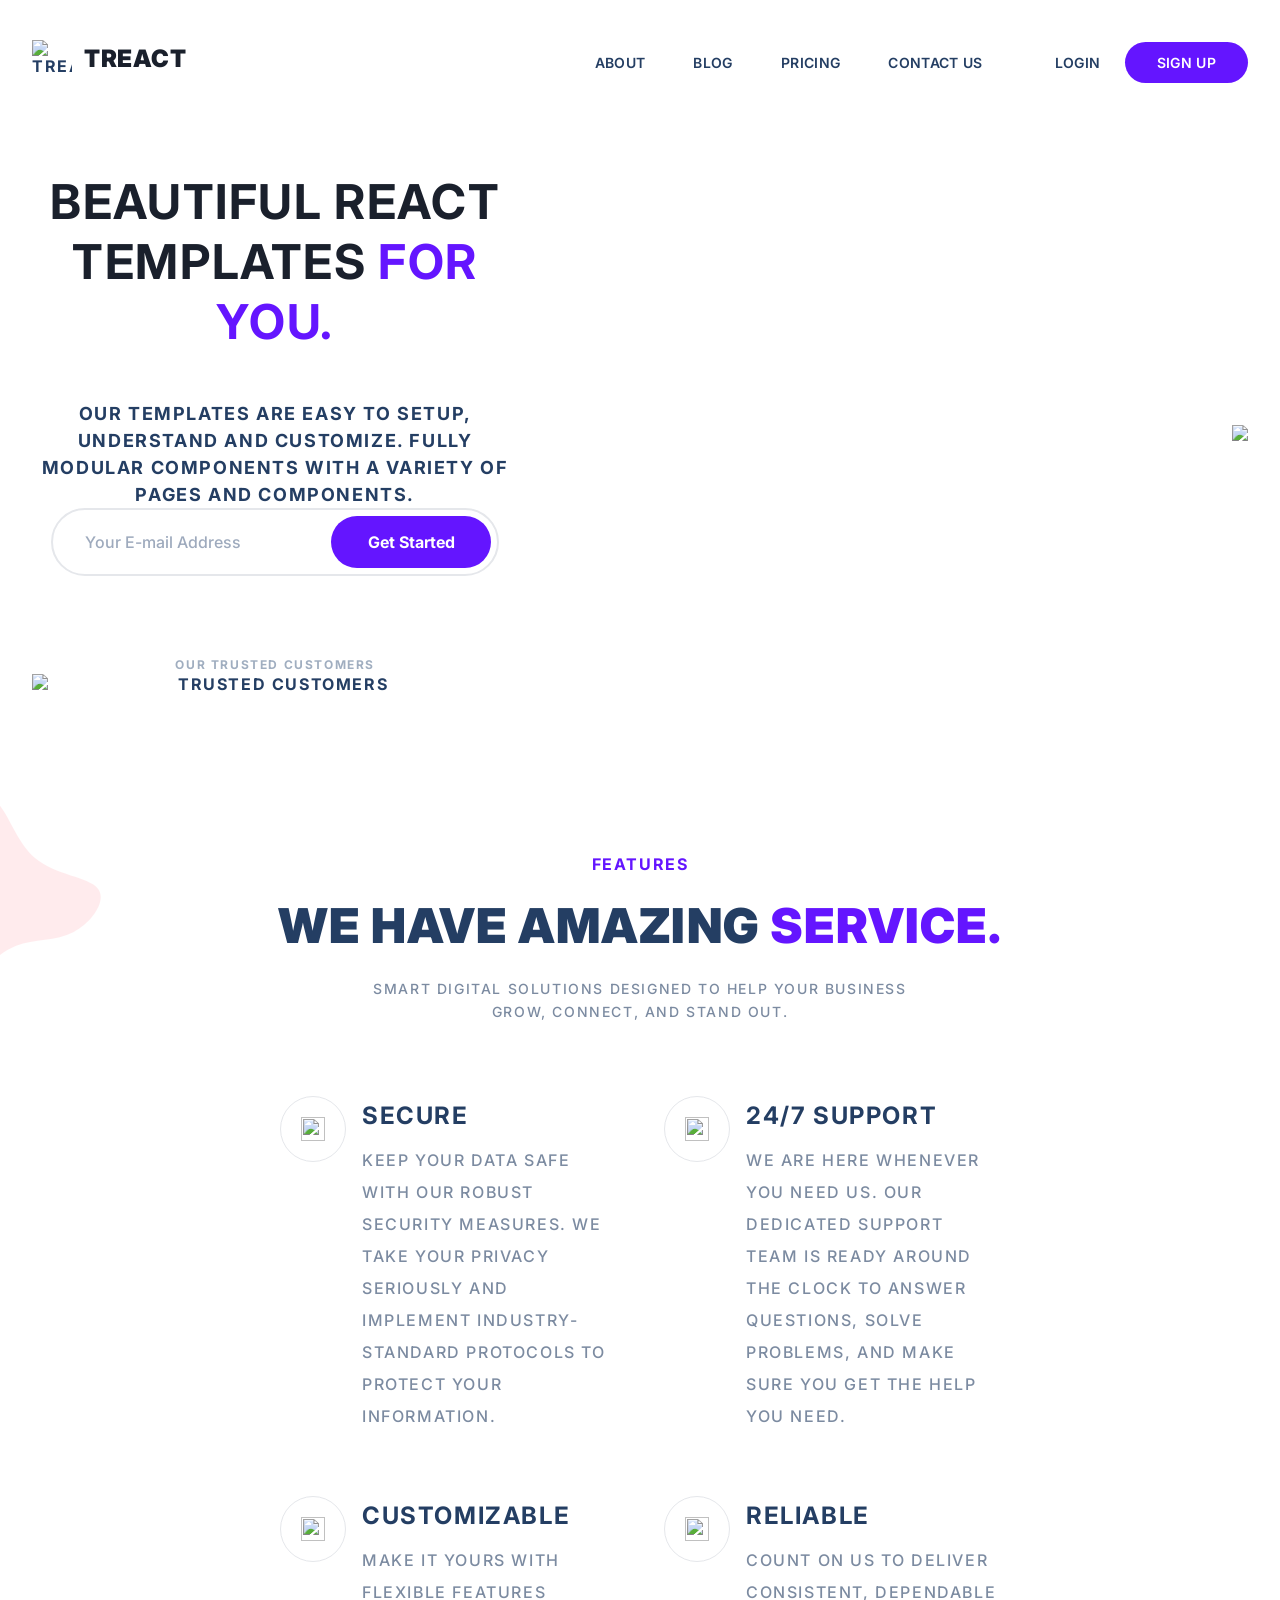
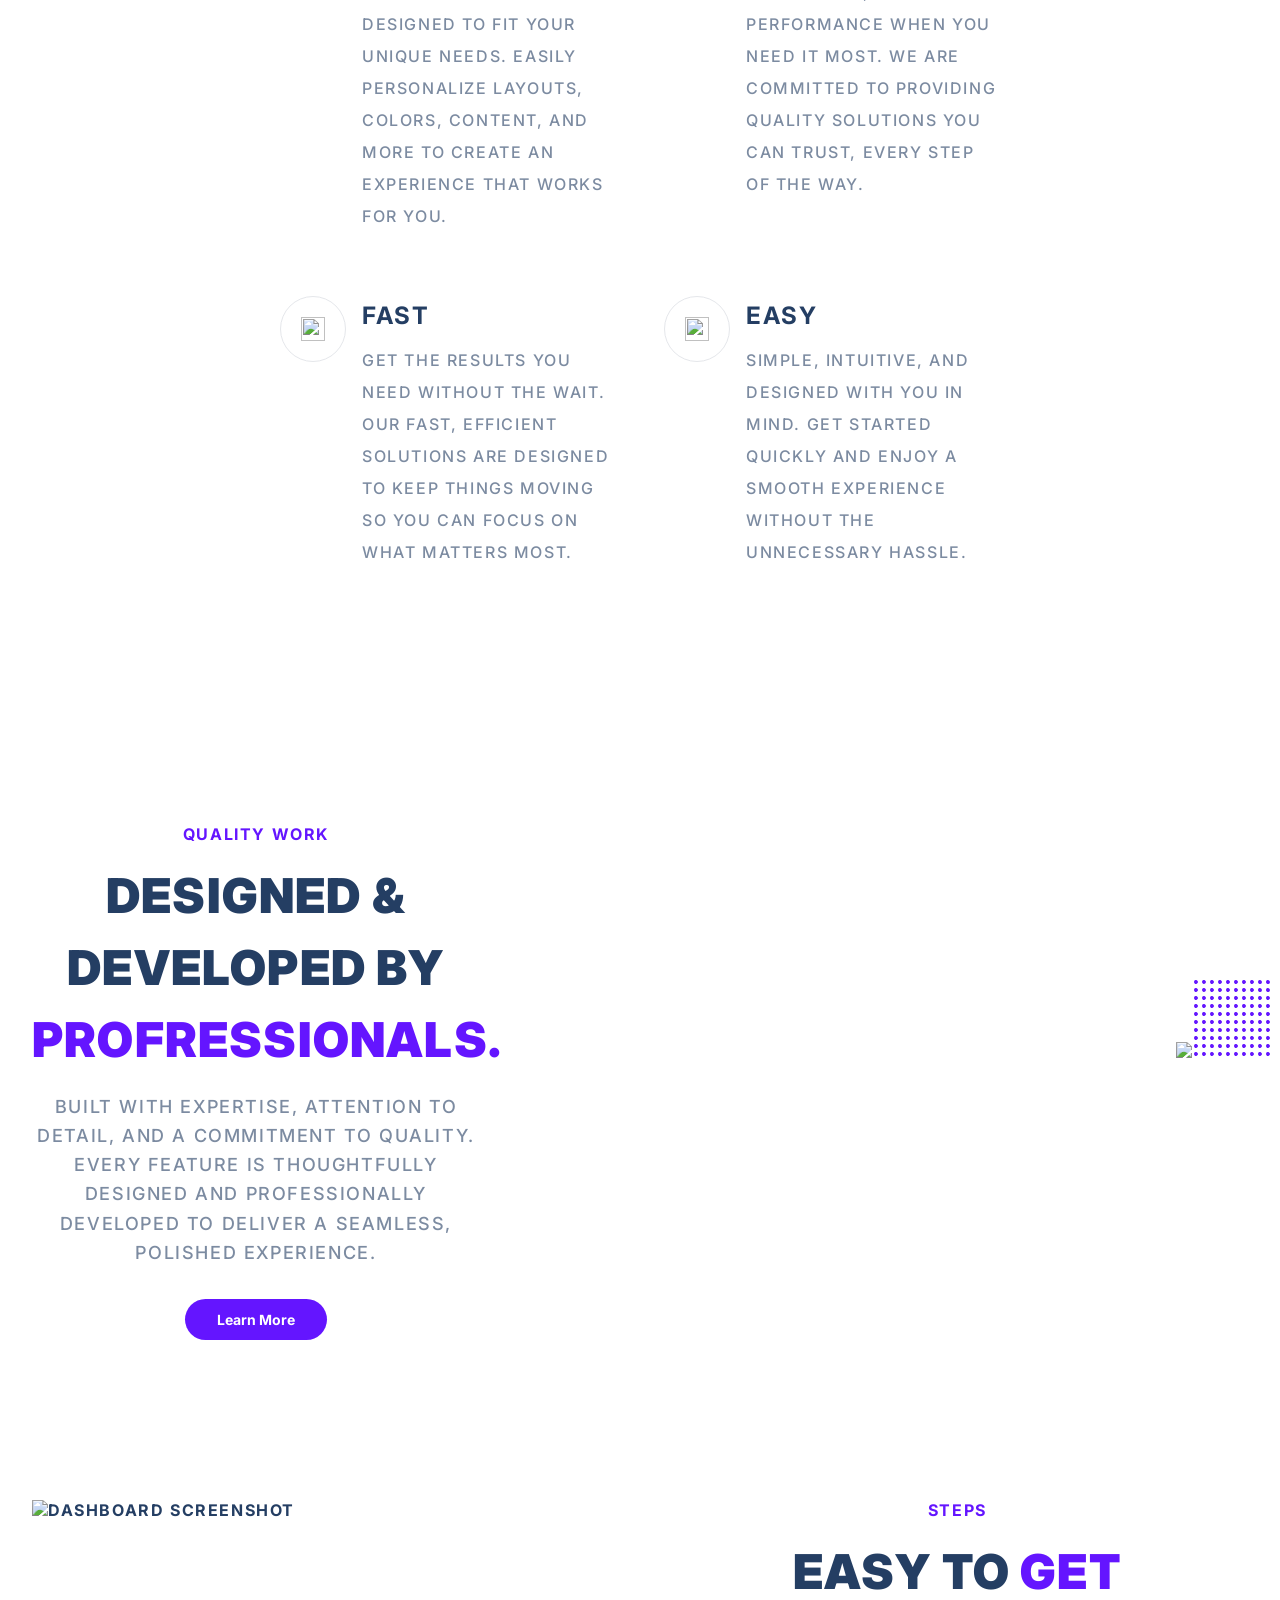
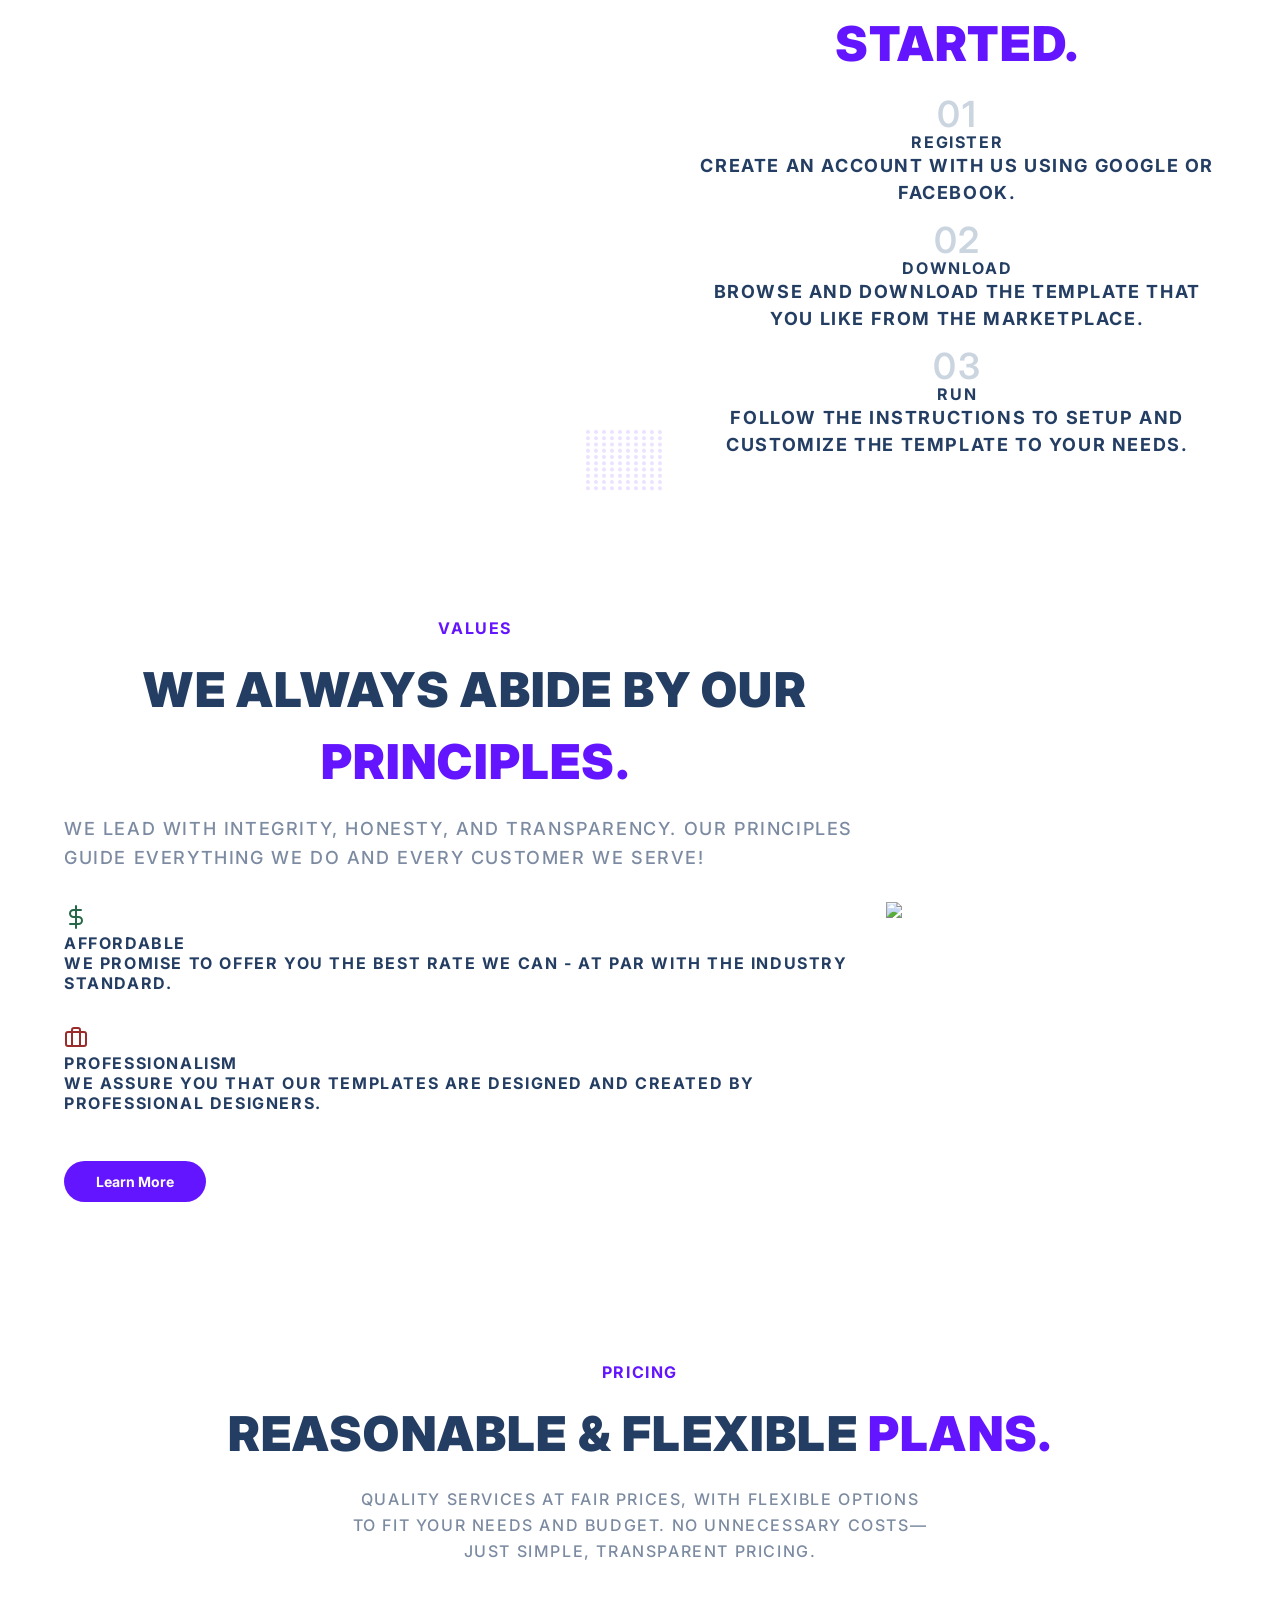
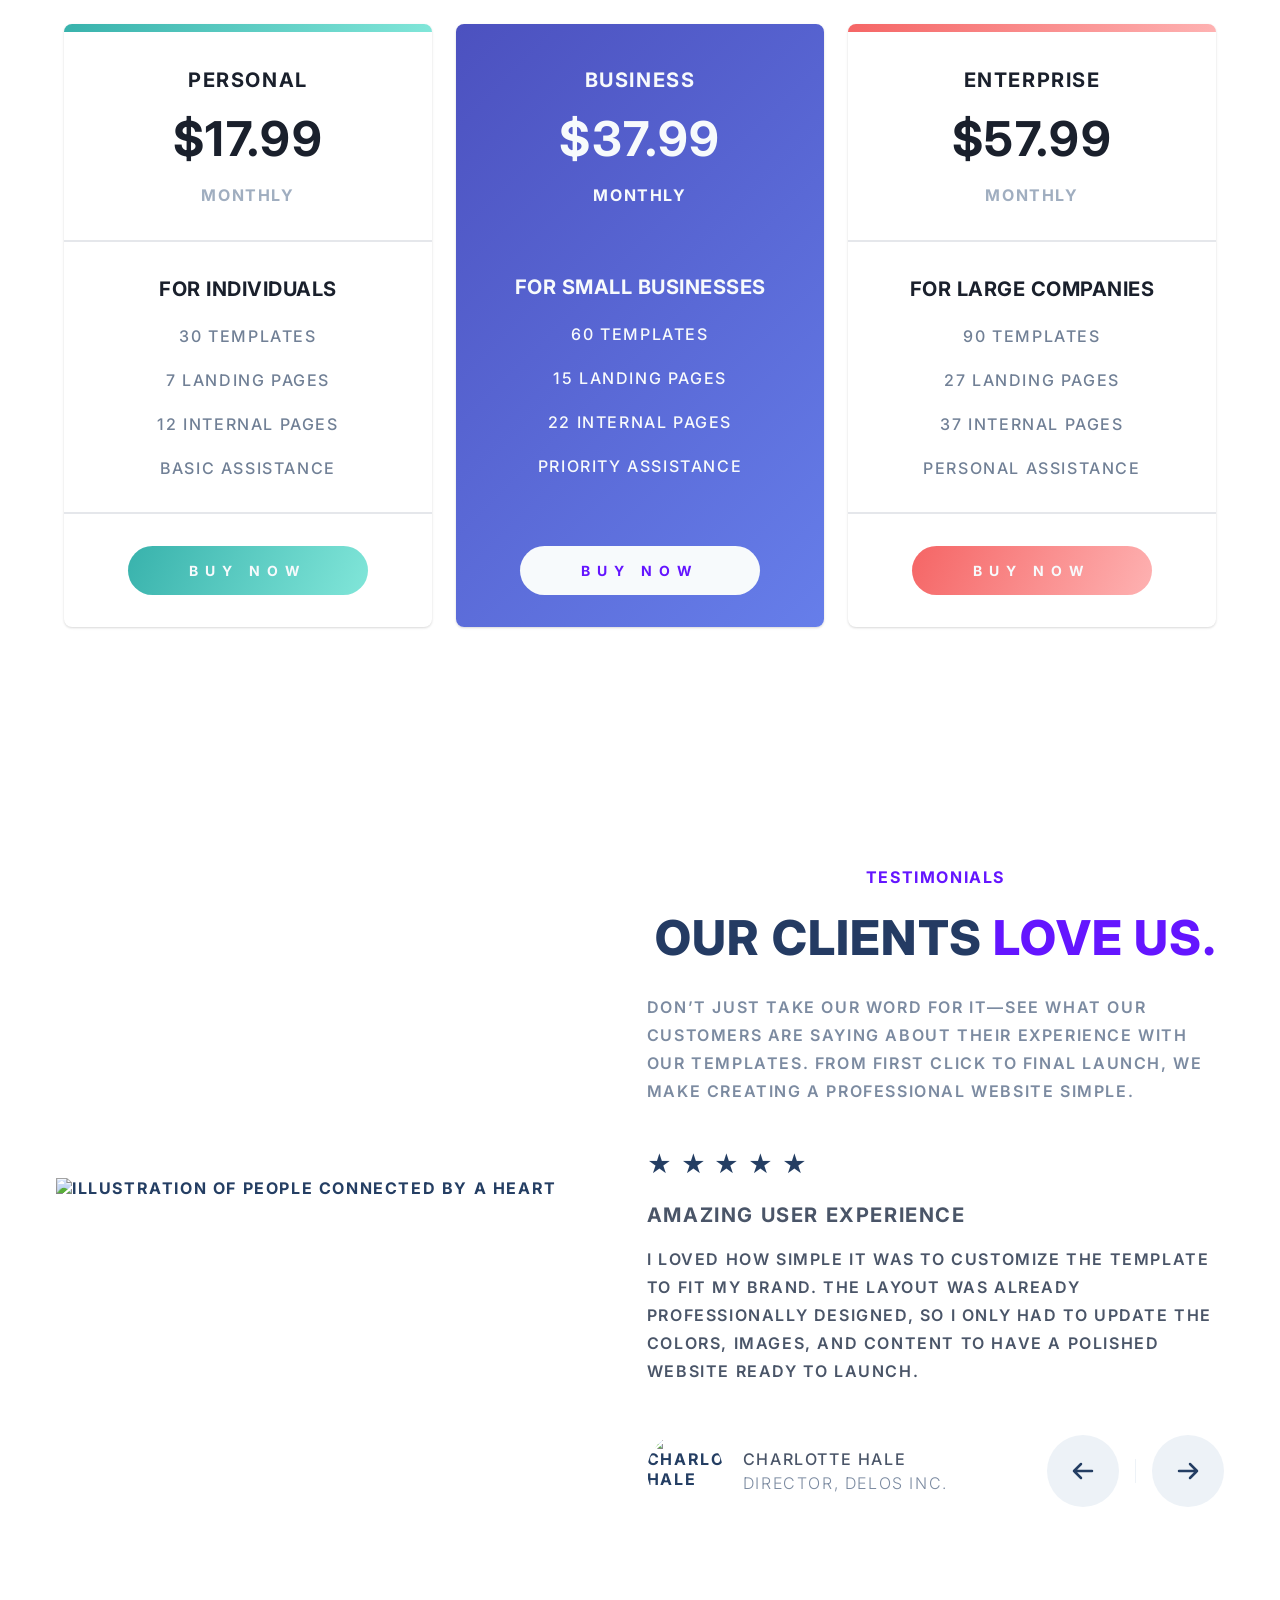
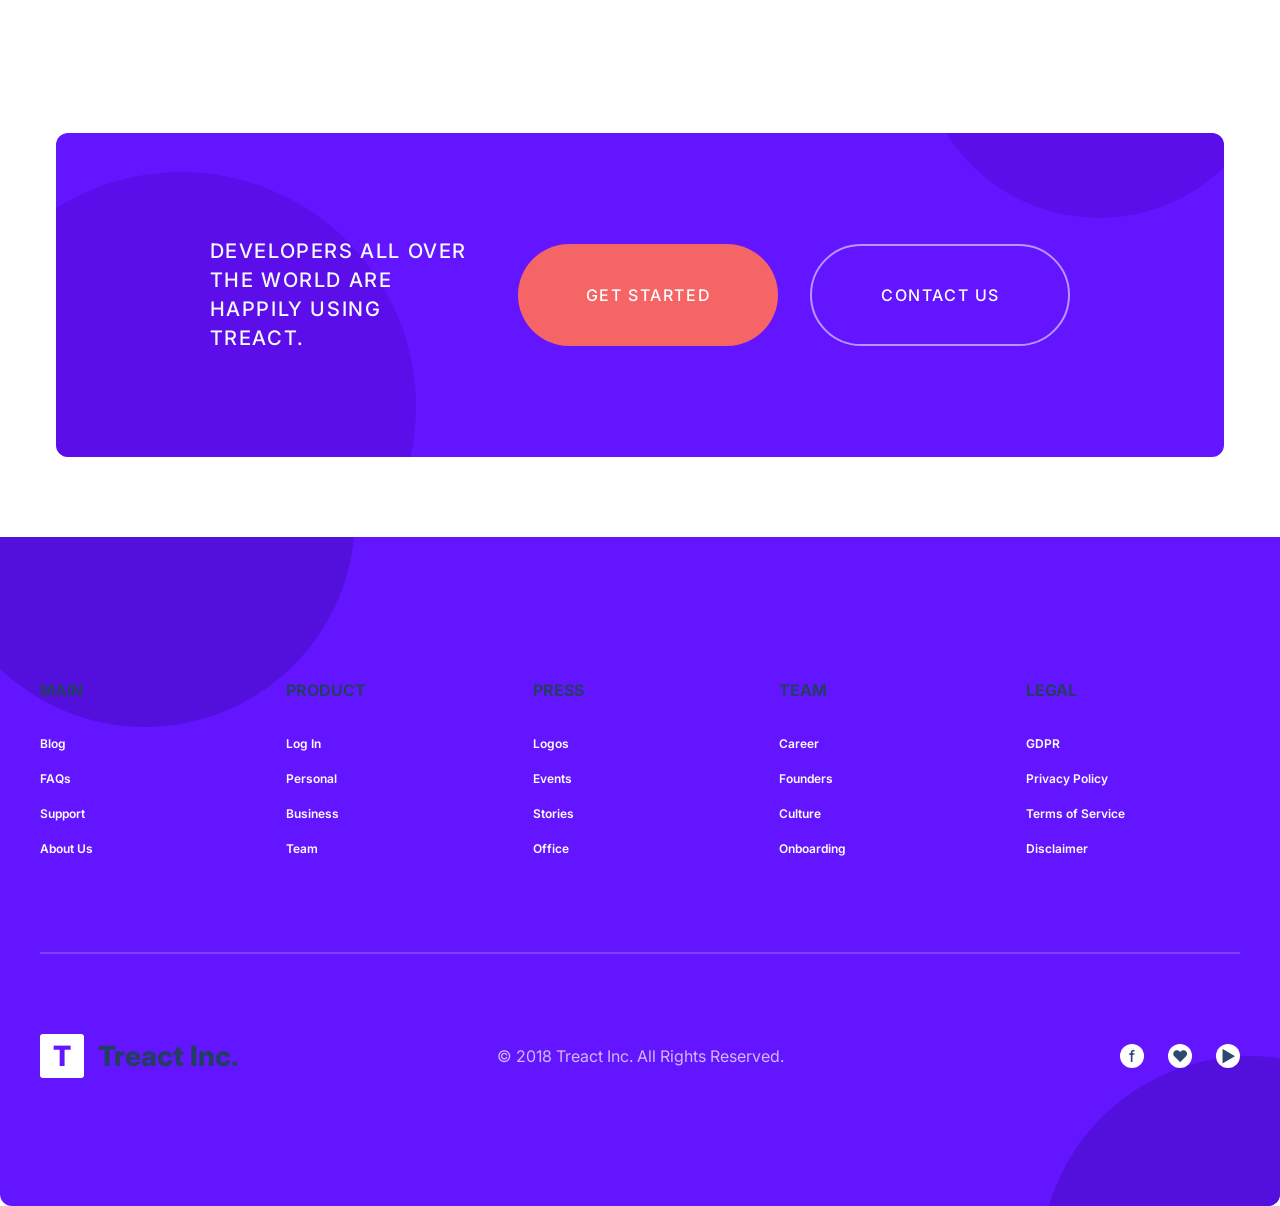
==== index.html @ 0c909dea "final" ====
<!DOCTYPE html>
<html lang="en">
<head>
    <meta charset="UTF-8">
    <meta name="viewport" content="width=device-width, initial-scale=1.0">
    <script src="https://kit.fontawesome.com/6487f0a3d4.js" crossorigin="anonymous"></script>
    <link rel="stylesheet" href="style.css">
    <script src="script.js"></script>
    <title>Module 3 Final Project</title>
</head>
<body>
    <section id="landing">
        <nav>
          <div class="row nav__row">
            <div class="nav__logo">
              <img class="nav__logo--img" src="assets/logo-dark.svg" alt="Treact Logo">
              <h1 class="nav__logo--title">Treact</h1>
            </div>

<div class="nav__links">
    <a href="#" class="nav__link">About</a>
    <a href="#" class="nav__link">Blog</a>
    <a href="#" class="nav__link">Pricing</a>
    <a href="#" class="nav__link">Contact Us</a>
    <a href="#" class="nav__link login">Login</a>
    <a href="#" class="nav__link nav__link--primary">Sign Up</a>
</div>
    <button class="btn__menu" onclick="openMenu()">
    <svg xmlns="http://www.w3.org/2000/svg" width="24" height="24" viewBox="0 0 24 24" fill="none" stroke="currentColor" stroke-width="2" stroke-linecap="round" stroke-linejoin="round" class="btn__menu--svg">
      <line x1="3" y1="12" x2="21" y2="12"></line>
      <line x1="3" y1="6" x2="21" y2="6"></line>
      <line x1="3" y1="18" x2="21" y2="18"></line>
</svg>
</button>
</div>
</nav>
  <div class="menu">
    <button class="btn__menu btn__menu--close" onclick="closeMenu()">
    <svg xmlns="http://www.w3.org/2000/svg" width="24" height="24" viewBox="0 0 24 24" fill="none" stroke="currentColor" stroke-width="2" stroke-linecap="round" stroke-linejoin="round" class="light___StyledCloseIcon-lj69nl-14 fASujC">
    <line x1="18" y1="6" x2="6" y2="18"></line>
    <line x1="6" y1="6" x2="18" y2="18"></line>
</svg>
</button>


 <div class="menu__links">
    <a href="#about" class="menu__link" onclick="closeMenu()">About</a>
    <a href="#blog" class="menu__link" onclick="closeMenu()">Blog</a>
    <a href="#pricing" class="menu__link" onclick="closeMenu()">Pricing</a>
    <a href="#contact__us" class="menu__link" onclick="closeMenu()">Contact Us</a>
    <a href="#login" class="menu__link" onclick="closeMenu()">Login</a>
    <a href="#signup" class="menu__link menu__link--primary" onclick="closeMenu()">Sign up</a>
</div>
</div>



<header> 
<div class="container">
<div class="row">
<div class="header__description">
    <h1>
    Beautiful React Templates <span class="purple">for you.</span>
    </h1>
    
  <p class="header__description--para">
    Our templates are easy to setup, understand and customize. Fully modular components with a variety of pages and components.
</p>

<div class="header__email">
  <input type="text" class="header__email--input" placeholder="Your E-mail Address">
  <button class="header__email--btn">Get Started</button>
</div>

<p class="header__customers--title">
    OUR TRUSTED CUSTOMERS
</p> 
  <img src="assets/customers.png" alt="Trusted Customers" class="header__customers--img">
</div>

<figure class="header__img--wrapper">
    <img src="assets/design.svg" class="header__img">
</figure>
</div>
</div>
</header>
</section>


<main> 
<section id="features">
  <div class="container">
    <div class="row__narrow">
    
    <h4 class="section__tag">FEATURES</h4>
    
    <h2 class="section__title">
    We Have Amazing <span class="purple">Service.</span>
    </h2>
        
<div class="section__para">
    Smart digital solutions designed to help your business grow, connect, and stand out.
</div>
            
<div class="features">
              
<div class="feature">
                
<div class="feature__row">
                
<figure class="feature__img--wrapper">
    <img src="assets/shield.svg" class="feature__img">
</figure>
                  
<div class="feature__text">

<h2 class="feature__title">Secure</h2>
   
<p class="feature__para">    
  Keep your data safe with our robust security measures. We take your privacy seriously and implement industry-standard protocols to protect your information.
</p>
</div>
</div>
</div>
              
<div class="feature">

<div class="feature__row">
  <figure class="feature__img--wrapper">
      <img src="assets/support.svg" class="feature__img">
  </figure>
  
<div class="feature__text">

<h2 class="feature__title">24/7 Support</h2>

<p class="feature__para">
  We are here whenever you need us. Our dedicated support team is ready around the clock to answer questions, solve problems, and make sure you get the help you need.
</p>
</div>
</div>
</div>
              
<div class="feature">

<div class="feature__row">
  <figure class="feature__img--wrapper">
      <img src="assets/3-lines.svg" class="feature__img">
  </figure>
    
<div class="feature__text">

<h2 class="feature__title">Customizable</h2>
 
<p class="feature__para">
  Make it yours with flexible features designed to fit your unique needs. Easily personalize layouts, colors, content, and more to create an experience that works for you.
</p>
</div>
</div>
</div>
              
<div class="feature">

<div class="feature__row">
  <figure class="feature__img--wrapper">
    <img src="assets/up-and-down.svg" class="feature__img">
  </figure>
                  
<div class="feature__text">

<h2 class="feature__title">Reliable</h2>
  
<p class="feature__para">
  Count on us to deliver consistent, dependable performance when you need it most. We are committed to providing quality solutions you can trust, every step of the way.
</p>
</div>
</div>
</div>
              
<div class="feature">

<div class="feature__row">
   <figure class="feature__img--wrapper">
    <img src="assets/lighting-bolt.svg" class="feature__img">
    </figure>
                  
  <div class="feature__text">
  
  <h2 class="feature__title">Fast</h2>
                    
  <p class="feature__para">
    Get the results you need without the wait. Our fast, efficient solutions are designed to keep things moving so you can focus on what matters most.
</p>
</div>
</div>
</div>
              
<div class="feature">
               
<div class="feature__row">
   <figure class="feature__img--wrapper">
    <img src="assets/person.svg" class="feature__img">
  </figure>
                  
<div class="feature__text">
                    
<h2 class="feature__title">Easy</h2>

<p class="feature__para"> 
Simple, intuitive, and designed with you in mind. Get started quickly and enjoy a smooth experience without the unnecessary hassle.
</p>
</div>
</div>
</div>
</div>
</section>


<section id="quality">
<div class="container">
<div class="row">
<div class="quality__description">
<div class="section__tag">QUALITY WORK</div>
              
<h2 class="section__title">
Designed & Developed by <span class="purple">Profressionals.</span>
</h2>

<p class="section__para">
  Built with expertise, attention to detail, and a commitment to quality. Every feature is thoughtfully designed and professionally developed to deliver a seamless, polished experience.
  </p>
<button class="btn">Learn More</button>
</div>
            
<figure class="quality__img--wrapper">
  <img src="assets/hero-screenshot-1.40a097b525c2f8c9808e.png" class="quality__img">
  <svg viewBox="0 0 1280 1280" class="quality__grid">
  <svg viewBox="0 0 1280 1280" class="quality__grid">
  <path d="M55 33.5C44.5 37 35 47.6 32.8 58.3c-4.3 20.6 16.3 41.2 36.9 36.9 15.5-3.2 27.5-19 26-33.9-1.1-10.5-9-21.3-19-26.2-6.1-2.9-15.5-3.6-21.7-1.6zM183 33.5c-15.1 5-25.3 21.6-22.2 36.2 2.5 11.9 13.6 23 25.4 25.5 19.4 4.1 39.5-14.2 37.5-33.9-1.1-10.5-9-21.3-19-26.2-6.1-2.9-15.5-3.6-21.7-1.6zM311 33.5c-10.5 3.5-20 14.1-22.2 24.8-4.3 20.6 16.3 41.2 36.9 36.9 15.5-3.2 27.5-19 26-33.9-1.1-10.5-9-21.3-19-26.2-6.1-2.9-15.5-3.6-21.7-1.6zM439 33.5c-10.5 3.5-20 14.1-22.2 24.8-4.3 20.6 16.3 41.2 36.9 36.9 15.5-3.2 27.5-19 26-33.9-1.1-10.5-9-21.3-19-26.2-6.1-2.9-15.5-3.6-21.7-1.6zM567 33.5c-10.5 3.5-20 14.1-22.2 24.8-4.3 20.6 16.3 41.2 36.9 36.9 15.5-3.2 27.5-19 26-33.9-1.1-10.5-9-21.3-19-26.2-6.1-2.9-15.5-3.6-21.7-1.6zM695 33.5c-10.5 3.5-20 14.1-22.2 24.8-4.3 20.6 16.3 41.2 36.9 36.9 15.5-3.2 27.5-19 26-33.9-1.1-10.5-9-21.3-19-26.2-6.1-2.9-15.5-3.6-21.7-1.6zM823 33.5c-10.5 3.5-20 14.1-22.2 24.8-4.3 20.6 16.3 41.2 36.9 36.9 15.5-3.2 27.5-19 26-33.9-1.1-10.5-9-21.3-19-26.2-6.1-2.9-15.5-3.6-21.7-1.6zM951 33.5c-10.5 3.5-20 14.1-22.2 24.8-4.3 20.6 16.3 41.2 36.9 36.9 15.5-3.2 27.5-19 26-33.9-1.1-10.5-9-21.3-19-26.2-6.1-2.9-15.5-3.6-21.7-1.6zM1079 33.5c-10.5 3.5-20 14.1-22.2 24.8-2.5 11.7 3.2 24.4 14.2 31.9 10.7 7.4 22.9 7.5 33.7.3 17.7-11.8 20.1-33.8 5.3-48.5-8.5-8.6-20.7-11.9-31-8.5zM1207 33.5c-10.5 3.5-20 14.1-22.2 24.8-2.5 11.7 3.2 24.4 14.2 31.9 10.7 7.4 22.9 7.5 33.7.3 17.7-11.8 20.1-33.8 5.3-48.5-8.5-8.6-20.7-11.9-31-8.5zM55 161.5c-10.5 3.5-20 14.1-22.2 24.8-4.3 20.6 16.3 41.2 36.9 36.9 15.5-3.2 27.5-19 26-33.9-1.1-10.5-9-21.3-19-26.2-6.1-2.9-15.5-3.6-21.7-1.6zM183 161.5c-15.1 5-25.3 21.6-22.2 36.2 2.5 11.9 13.6 23 25.4 25.5 19.4 4.1 39.5-14.2 37.5-33.9-1.1-10.5-9-21.3-19-26.2-6.1-2.9-15.5-3.6-21.7-1.6zM311 161.5c-10.5 3.5-20 14.1-22.2 24.8-4.3 20.6 16.3 41.2 36.9 36.9 15.5-3.2 27.5-19 26-33.9-1.1-10.5-9-21.3-19-26.2-6.1-2.9-15.5-3.6-21.7-1.6zM439 161.5c-10.5 3.5-20 14.1-22.2 24.8-4.3 20.6 16.3 41.2 36.9 36.9 15.5-3.2 27.5-19 26-33.9-1.1-10.5-9-21.3-19-26.2-6.1-2.9-15.5-3.6-21.7-1.6zM567 161.5c-10.5 3.5-20 14.1-22.2 24.8-4.3 20.6 16.3 41.2 36.9 36.9 15.5-3.2 27.5-19 26-33.9-1.1-10.5-9-21.3-19-26.2-6.1-2.9-15.5-3.6-21.7-1.6zM695 161.5c-10.5 3.5-20 14.1-22.2 24.8-4.3 20.6 16.3 41.2 36.9 36.9 15.5-3.2 27.5-19 26-33.9-1.1-10.5-9-21.3-19-26.2-6.1-2.9-15.5-3.6-21.7-1.6zM823 161.5c-10.5 3.5-20 14.1-22.2 24.8-4.3 20.6 16.3 41.2 36.9 36.9 15.5-3.2 27.5-19 26-33.9-1.1-10.5-9-21.3-19-26.2-6.1-2.9-15.5-3.6-21.7-1.6zM951 161.5c-10.5 3.5-20 14.1-22.2 24.8-4.3 20.6 16.3 41.2 36.9 36.9 15.5-3.2 27.5-19 26-33.9-1.1-10.5-9-21.3-19-26.2-6.1-2.9-15.5-3.6-21.7-1.6zM1079 161.5c-10.5 3.5-20 14.1-22.2 24.8-2.5 11.7 3.2 24.4 14.2 31.9 10.7 7.4 22.9 7.5 33.7.3 17.7-11.8 20.1-33.8 5.3-48.5-8.5-8.6-20.7-11.9-31-8.5zM1207 161.5c-10.5 3.5-20 14.1-22.2 24.8-2.5 11.7 3.2 24.4 14.2 31.9 10.7 7.4 22.9 7.5 33.7.3 17.7-11.8 20.1-33.8 5.3-48.5-8.5-8.6-20.7-11.9-31-8.5zM55 289.5c-10.5 3.5-20 14.1-22.2 24.8-4.3 20.6 16.3 41.2 36.9 36.9 15.5-3.2 27.5-19 26-33.9-1.1-10.5-9-21.3-19-26.2-6.1-2.9-15.5-3.6-21.7-1.6zM183 289.5c-10.5 3.5-20 14.1-22.2 24.8-4.3 20.6 16.3 41.2 36.9 36.9 15.5-3.2 27.5-19 26-33.9-1.1-10.5-9-21.3-19-26.2-6.1-2.9-15.5-3.6-21.7-1.6zM311 289.5c-10.5 3.5-20 14.1-22.2 24.8-4.3 20.6 16.3 41.2 36.9 36.9 15.5-3.2 27.5-19 26-33.9-1.1-10.5-9-21.3-19-26.2-6.1-2.9-15.5-3.6-21.7-1.6zM439 289.5c-10.5 3.5-20 14.1-22.2 24.8-4.3 20.6 16.3 41.2 36.9 36.9 15.5-3.2 27.5-19 26-33.9-1.1-10.5-9-21.3-19-26.2-6.1-2.9-15.5-3.6-21.7-1.6zM567 289.5c-10.5 3.5-20 14.1-22.2 24.8-4.3 20.6 16.3 41.2 36.9 36.9 15.5-3.2 27.5-19 26-33.9-1.1-10.5-9-21.3-19-26.2-6.1-2.9-15.5-3.6-21.7-1.6zM695 289.5c-10.5 3.5-20 14.1-22.2 24.8-4.3 20.6 16.3 41.2 36.9 36.9 15.5-3.2 27.5-19 26-33.9-1.1-10.5-9-21.3-19-26.2-6.1-2.9-15.5-3.6-21.7-1.6zM823 289.5c-10.5 3.5-20 14.1-22.2 24.8-4.3 20.6 16.3 41.2 36.9 36.9 15.5-3.2 27.5-19 26-33.9-1.1-10.5-9-21.3-19-26.2-6.1-2.9-15.5-3.6-21.7-1.6zM951 289.5c-10.5 3.5-20 14.1-22.2 24.8-4.3 20.6 16.3 41.2 36.9 36.9 15.5-3.2 27.5-19 26-33.9-1.1-10.5-9-21.3-19-26.2-6.1-2.9-15.5-3.6-21.7-1.6zM1079 289.5c-10.5 3.5-20 14.1-22.2 24.8-4.3 20.6 16.3 41.2 36.9 36.9 15.5-3.2 27.5-19 26-33.9-1.1-10.5-9-21.3-19-26.2-6.1-2.9-15.5-3.6-21.7-1.6zM1207 289.5c-10.5 3.5-20 14.1-22.2 24.8-4.3 20.6 16.3 41.2 36.9 36.9 15.5-3.2 27.5-19 26-33.9-1.1-10.5-9-21.3-19-26.2-6.1-2.9-15.5-3.6-21.7-1.6zM55 417.5c-10.5 3.5-20 14.1-22.2 24.8-4.3 20.6 16.3 41.2 36.9 36.9 15.5-3.2 27.5-19 26-33.9-1.1-10.5-9-21.3-19-26.2-6.1-2.9-15.5-3.6-21.7-1.6zM183 417.5c-10.5 3.5-20 14.1-22.2 24.8-4.3 20.6 16.3 41.2 36.9 36.9 15.5-3.2 27.5-19 26-33.9-1.1-10.5-9-21.3-19-26.2-6.1-2.9-15.5-3.6-21.7-1.6zM311 417.5c-10.5 3.5-20 14.1-22.2 24.8-4.3 20.6 16.3 41.2 36.9 36.9 15.5-3.2 27.5-19 26-33.9-1.1-10.5-9-21.3-19-26.2-6.1-2.9-15.5-3.6-21.7-1.6zM439 417.5c-10.5 3.5-20 14.1-22.2 24.8-4.3 20.6 16.3 41.2 36.9 36.9 15.5-3.2 27.5-19 26-33.9-1.1-10.5-9-21.3-19-26.2-6.1-2.9-15.5-3.6-21.7-1.6zM567 417.5c-10.5 3.5-20 14.1-22.2 24.8-4.3 20.6 16.3 41.2 36.9 36.9 15.5-3.2 27.5-19 26-33.9-1.1-10.5-9-21.3-19-26.2-6.1-2.9-15.5-3.6-21.7-1.6zM695 417.5c-10.5 3.5-20 14.1-22.2 24.8-4.3 20.6 16.3 41.2 36.9 36.9 15.5-3.2 27.5-19 26-33.9-1.1-10.5-9-21.3-19-26.2-6.1-2.9-15.5-3.6-21.7-1.6zM823 417.5c-10.5 3.5-20 14.1-22.2 24.8-4.3 20.6 16.3 41.2 36.9 36.9 15.5-3.2 27.5-19 26-33.9-1.1-10.5-9-21.3-19-26.2-6.1-2.9-15.5-3.6-21.7-1.6zM951 417.5c-10.5 3.5-20 14.1-22.2 24.8-4.3 20.6 16.3 41.2 36.9 36.9 15.5-3.2 27.5-19 26-33.9-1.1-10.5-9-21.3-19-26.2-6.1-2.9-15.5-3.6-21.7-1.6zM1079 417.5c-10.5 3.5-20 14.1-22.2 24.8-4.3 20.6 16.3 41.2 36.9 36.9 15.5-3.2 27.5-19 26-33.9-1.1-10.5-9-21.3-19-26.2-6.1-2.9-15.5-3.6-21.7-1.6zM1207 417.5c-10.5 3.5-20 14.1-22.2 24.8-4.3 20.6 16.3 41.2 36.9 36.9 15.5-3.2 27.5-19 26-33.9-1.1-10.5-9-21.3-19-26.2-6.1-2.9-15.5-3.6-21.7-1.6zM55 545.5c-10.5 3.5-20 14.1-22.2 24.8-4.3 20.6 16.3 41.2 36.9 36.9 15.5-3.2 27.5-19 26-33.9-1.1-10.5-9-21.3-19-26.2-6.1-2.9-15.5-3.6-21.7-1.6zM183 545.5c-10.5 3.5-20 14.1-22.2 24.8-4.3 20.6 16.3 41.2 36.9 36.9 15.5-3.2 27.5-19 26-33.9-1.1-10.5-9-21.3-19-26.2-6.1-2.9-15.5-3.6-21.7-1.6zM311 545.5c-10.5 3.5-20 14.1-22.2 24.8-4.3 20.6 16.3 41.2 36.9 36.9 15.5-3.2 27.5-19 26-33.9-1.1-10.5-9-21.3-19-26.2-6.1-2.9-15.5-3.6-21.7-1.6zM439 545.5c-10.5 3.5-20 14.1-22.2 24.8-4.3 20.6 16.3 41.2 36.9 36.9 15.5-3.2 27.5-19 26-33.9-1.1-10.5-9-21.3-19-26.2-6.1-2.9-15.5-3.6-21.7-1.6zM567 545.5c-10.5 3.5-20 14.1-22.2 24.8-4.3 20.6 16.3 41.2 36.9 36.9 15.5-3.2 27.5-19 26-33.9-1.1-10.5-9-21.3-19-26.2-6.1-2.9-15.5-3.6-21.7-1.6zM695 545.5c-10.5 3.5-20 14.1-22.2 24.8-4.3 20.6 16.3 41.2 36.9 36.9 15.5-3.2 27.5-19 26-33.9-1.1-10.5-9-21.3-19-26.2-6.1-2.9-15.5-3.6-21.7-1.6zM823 545.5c-10.5 3.5-20 14.1-22.2 24.8-4.3 20.6 16.3 41.2 36.9 36.9 15.5-3.2 27.5-19 26-33.9-1.1-10.5-9-21.3-19-26.2-6.1-2.9-15.5-3.6-21.7-1.6zM951 545.5c-10.5 3.5-20 14.1-22.2 24.8-4.3 20.6 16.3 41.2 36.9 36.9 15.5-3.2 27.5-19 26-33.9-1.1-10.5-9-21.3-19-26.2-6.1-2.9-15.5-3.6-21.7-1.6zM1079 545.5c-10.5 3.5-20 14.1-22.2 24.8-4.3 20.6 16.3 41.2 36.9 36.9 15.5-3.2 27.5-19 26-33.9-1.1-10.5-9-21.3-19-26.2-6.1-2.9-15.5-3.6-21.7-1.6zM1207 545.5c-10.5 3.5-20 14.1-22.2 24.8-4.3 20.6 16.3 41.2 36.9 36.9 15.5-3.2 27.5-19 26-33.9-1.1-10.5-9-21.3-19-26.2-6.1-2.9-15.5-3.6-21.7-1.6zM55 673.5c-10.5 3.5-20 14.1-22.2 24.8-4.3 20.6 16.3 41.2 36.9 36.9 15.5-3.2 27.5-19 26-33.9-1.1-10.5-9-21.3-19-26.2-6.1-2.9-15.5-3.6-21.7-1.6zM183 673.5c-10.5 3.5-20 14.1-22.2 24.8-4.3 20.6 16.3 41.2 36.9 36.9 15.5-3.2 27.5-19 26-33.9-1.1-10.5-9-21.3-19-26.2-6.1-2.9-15.5-3.6-21.7-1.6zM311 673.5c-10.5 3.5-20 14.1-22.2 24.8-4.3 20.6 16.3 41.2 36.9 36.9 15.5-3.2 27.5-19 26-33.9-1.1-10.5-9-21.3-19-26.2-6.1-2.9-15.5-3.6-21.7-1.6zM439 673.5c-10.5 3.5-20 14.1-22.2 24.8-4.3 20.6 16.3 41.2 36.9 36.9 15.5-3.2 27.5-19 26-33.9-1.1-10.5-9-21.3-19-26.2-6.1-2.9-15.5-3.6-21.7-1.6zM567 673.5c-10.5 3.5-20 14.1-22.2 24.8-4.3 20.6 16.3 41.2 36.9 36.9 15.5-3.2 27.5-19 26-33.9-1.1-10.5-9-21.3-19-26.2-6.1-2.9-15.5-3.6-21.7-1.6zM695 673.5c-10.5 3.5-20 14.1-22.2 24.8-4.3 20.6 16.3 41.2 36.9 36.9 15.5-3.2 27.5-19 26-33.9-1.1-10.5-9-21.3-19-26.2-6.1-2.9-15.5-3.6-21.7-1.6zM823 673.5c-10.5 3.5-20 14.1-22.2 24.8-4.3 20.6 16.3 41.2 36.9 36.9 15.5-3.2 27.5-19 26-33.9-1.1-10.5-9-21.3-19-26.2-6.1-2.9-15.5-3.6-21.7-1.6zM951 673.5c-10.5 3.5-20 14.1-22.2 24.8-4.3 20.6 16.3 41.2 36.9 36.9 15.5-3.2 27.5-19 26-33.9-1.1-10.5-9-21.3-19-26.2-6.1-2.9-15.5-3.6-21.7-1.6zM1079 673.5c-10.5 3.5-20 14.1-22.2 24.8-4.3 20.6 16.3 41.2 36.9 36.9 15.5-3.2 27.5-19 26-33.9-1.1-10.5-9-21.3-19-26.2-6.1-2.9-15.5-3.6-21.7-1.6zM1207 673.5c-10.5 3.5-20 14.1-22.2 24.8-4.3 20.6 16.3 41.2 36.9 36.9 15.5-3.2 27.5-19 26-33.9-1.1-10.5-9-21.3-19-26.2-6.1-2.9-15.5-3.6-21.7-1.6zM55 801.5c-10.5 3.5-20 14.1-22.2 24.8-4.3 20.6 16.3 41.2 36.9 36.9 15.5-3.2 27.5-19 26-33.9-1.1-10.5-9-21.3-19-26.2-6.1-2.9-15.5-3.6-21.7-1.6zM183 801.5c-10.5 3.5-20 14.1-22.2 24.8-4.3 20.6 16.3 41.2 36.9 36.9 15.5-3.2 27.5-19 26-33.9-1.1-10.5-9-21.3-19-26.2-6.1-2.9-15.5-3.6-21.7-1.6zM311 801.5c-10.5 3.5-20 14.1-22.2 24.8-2.5 11.7 3.2 24.4 14.2 31.9 10.7 7.4 22.9 7.5 33.7.3 17.7-11.8 20.1-33.8 5.3-48.5-8.5-8.6-20.7-11.9-31-8.5zM439 801.5c-10.5 3.5-20 14.1-22.2 24.8-2.5 11.7 3.2 24.4 14.2 31.9 10.7 7.4 22.9 7.5 33.7.3 17.7-11.8 20.1-33.8 5.3-48.5-8.5-8.6-20.7-11.9-31-8.5zM567 801.5c-15.1 5-25.3 21.6-22.2 36.2 2.5 11.9 13.6 23 25.5 25.5 19.3 4.1 39.4-14.2 37.4-33.9-1.1-10.5-9-21.3-19-26.2-6.1-2.9-15.5-3.6-21.7-1.6zM695 801.5c-15.1 5-25.3 21.6-22.2 36.2 2.5 11.9 13.6 23 25.5 25.5 19.3 4.1 39.4-14.2 37.4-33.9-1.1-10.5-9-21.3-19-26.2-6.1-2.9-15.5-3.6-21.7-1.6zM823 801.5c-15.1 5-25.3 21.6-22.2 36.2 2.5 11.9 13.6 23 25.5 25.5 19.3 4.1 39.4-14.2 37.4-33.9-1.1-10.5-9-21.3-19-26.2-6.1-2.9-15.5-3.6-21.7-1.6zM951 801.5c-15.1 5-25.3 21.6-22.2 36.2 2.5 11.9 13.6 23 25.5 25.5 19.3 4.1 39.4-14.2 37.4-33.9-1.1-10.5-9-21.3-19-26.2-6.1-2.9-15.5-3.6-21.7-1.6zM1079 801.5c-10.5 3.5-20 14.1-22.2 24.8-4.3 20.6 16.3 41.2 36.9 36.9 15.5-3.2 27.5-19 26-33.9-1.1-10.5-9-21.3-19-26.2-6.1-2.9-15.5-3.6-21.7-1.6zM1207 801.5c-10.5 3.5-20 14.1-22.2 24.8-4.3 20.6 16.3 41.2 36.9 36.9 15.5-3.2 27.5-19 26-33.9-1.1-10.5-9-21.3-19-26.2-6.1-2.9-15.5-3.6-21.7-1.6zM55 929.5c-10.5 3.5-20 14.1-22.2 24.8-4.3 20.6 16.3 41.2 36.9 36.9 15.5-3.2 27.5-19 26-33.9-1.1-10.5-9-21.3-19-26.2-6.1-2.9-15.5-3.6-21.7-1.6zM183 929.5c-10.5 3.5-20 14.1-22.2 24.8-4.3 20.6 16.3 41.2 36.9 36.9 15.5-3.2 27.5-19 26-33.9-1.1-10.5-9-21.3-19-26.2-6.1-2.9-15.5-3.6-21.7-1.6zM311 929.5c-10.5 3.5-20 14.1-22.2 24.8-2.5 11.7 3.2 24.4 14.2 31.9 10.7 7.4 22.9 7.5 33.7.3 17.7-11.8 20.1-33.8 5.3-48.5-8.5-8.6-20.7-11.9-31-8.5zM439 929.5c-10.5 3.5-20 14.1-22.2 24.8-2.5 11.7 3.2 24.4 14.2 31.9 10.7 7.4 22.9 7.5 33.7.3 17.7-11.8 20.1-33.8 5.3-48.5-8.5-8.6-20.7-11.9-31-8.5zM567 929.5c-15.1 5-25.3 21.6-22.2 36.2 2.5 11.9 13.6 23 25.5 25.5 19.3 4.1 39.4-14.2 37.4-33.9-1.1-10.5-9-21.3-19-26.2-6.1-2.9-15.5-3.6-21.7-1.6zM695 929.5c-15.1 5-25.3 21.6-22.2 36.2 2.5 11.9 13.6 23 25.5 25.5 19.3 4.1 39.4-14.2 37.4-33.9-1.1-10.5-9-21.3-19-26.2-6.1-2.9-15.5-3.6-21.7-1.6zM823 929.5c-15.1 5-25.3 21.6-22.2 36.2 2.5 11.9 13.6 23 25.5 25.5 19.3 4.1 39.4-14.2 37.4-33.9-1.1-10.5-9-21.3-19-26.2-6.1-2.9-15.5-3.6-21.7-1.6zM951 929.5c-15.1 5-25.3 21.6-22.2 36.2 2.5 11.9 13.6 23 25.5 25.5 19.3 4.1 39.4-14.2 37.4-33.9-1.1-10.5-9-21.3-19-26.2-6.1-2.9-15.5-3.6-21.7-1.6zM1079 929.5c-10.5 3.5-20 14.1-22.2 24.8-4.3 20.6 16.3 41.2 36.9 36.9 15.5-3.2 27.5-19 26-33.9-1.1-10.5-9-21.3-19-26.2-6.1-2.9-15.5-3.6-21.7-1.6zM1207 929.5c-10.5 3.5-20 14.1-22.2 24.8-4.3 20.6 16.3 41.2 36.9 36.9 15.5-3.2 27.5-19 26-33.9-1.1-10.5-9-21.3-19-26.2-6.1-2.9-15.5-3.6-21.7-1.6zM55 1057.5c-10.5 3.5-20 14.1-22.2 24.8-4.3 20.6 16.3 41.2 36.9 36.9 15.5-3.2 27.5-19 26-33.9-1.1-10.5-9-21.3-19-26.2-6.1-2.9-15.5-3.6-21.7-1.6zM183 1057.5c-10.5 3.5-20 14.1-22.2 24.8-4.3 20.6 16.3 41.2 36.9 36.9 15.5-3.2 27.5-19 26-33.9-1.1-10.5-9-21.3-19-26.2-6.1-2.9-15.5-3.6-21.7-1.6zM311 1057.5c-10.5 3.5-20 14.1-22.2 24.8-2.5 11.7 3.2 24.4 14.2 31.9 10.7 7.4 22.9 7.5 33.7.3 17.7-11.8 20.1-33.8 5.3-48.5-8.5-8.6-20.7-11.9-31-8.5zM439 1057.5c-10.5 3.5-20 14.1-22.2 24.8-2.5 11.7 3.2 24.4 14.2 31.9 10.7 7.4 22.9 7.5 33.7.3 17.7-11.8 20.1-33.8 5.3-48.5-8.5-8.6-20.7-11.9-31-8.5zM567 1057.5c-10.5 3.5-20 14.1-22.2 24.8-4.3 20.6 16.3 41.2 36.9 36.9 15.5-3.2 27.5-19 26-33.9-1.1-10.5-9-21.3-19-26.2-6.1-2.9-15.5-3.6-21.7-1.6zM695 1057.5c-10.5 3.5-20 14.1-22.2 24.8-4.3 20.6 16.3 41.2 36.9 36.9 15.5-3.2 27.5-19 26-33.9-1.1-10.5-9-21.3-19-26.2-6.1-2.9-15.5-3.6-21.7-1.6zM823 1057.5c-10.5 3.5-20 14.1-22.2 24.8-4.3 20.6 16.3 41.2 36.9 36.9 15.5-3.2 27.5-19 26-33.9-1.1-10.5-9-21.3-19-26.2-6.1-2.9-15.5-3.6-21.7-1.6zM951 1057.5c-10.5 3.5-20 14.1-22.2 24.8-4.3 20.6 16.3 41.2 36.9 36.9 15.5-3.2 27.5-19 26-33.9-1.1-10.5-9-21.3-19-26.2-6.1-2.9-15.5-3.6-21.7-1.6zM1079 1057.5c-10.5 3.5-20 14.1-22.2 24.8-4.3 20.6 16.3 41.2 36.9 36.9 15.5-3.2 27.5-19 26-33.9-1.1-10.5-9-21.3-19-26.2-6.1-2.9-15.5-3.6-21.7-1.6zM1207 1057.5c-10.5 3.5-20 14.1-22.2 24.8-4.3 20.6 16.3 41.2 36.9 36.9 15.5-3.2 27.5-19 26-33.9-1.1-10.5-9-21.3-19-26.2-6.1-2.9-15.5-3.6-21.7-1.6zM55 1185.5c-10.5 3.5-20 14.1-22.2 24.8-4.3 20.6 16.3 41.2 36.9 36.9 15.5-3.2 27.5-19 26-33.9-1.1-10.5-9-21.3-19-26.2-6.1-2.9-15.5-3.6-21.7-1.6zM183 1185.5c-10.5 3.5-20 14.1-22.2 24.8-4.3 20.6 16.3 41.2 36.9 36.9 15.5-3.2 27.5-19 26-33.9-1.1-10.5-9-21.3-19-26.2-6.1-2.9-15.5-3.6-21.7-1.6zM311 1185.5c-10.5 3.5-20 14.1-22.2 24.8-4.3 20.6 16.3 41.2 36.9 36.9 15.5-3.2 27.5-19 26-33.9-1.1-10.5-9-21.3-19-26.2-6.1-2.9-15.5-3.6-21.7-1.6zM439 1185.5c-10.5 3.5-20 14.1-22.2 24.8-4.3 20.6 16.3 41.2 36.9 36.9 15.5-3.2 27.5-19 26-33.9-1.1-10.5-9-21.3-19-26.2-6.1-2.9-15.5-3.6-21.7-1.6zM567 1185.5c-10.5 3.5-20 14.1-22.2 24.8-4.3 20.6 16.3 41.2 36.9 36.9 15.5-3.2 27.5-19 26-33.9-1.1-10.5-9-21.3-19-26.2-6.1-2.9-15.5-3.6-21.7-1.6zM695 1185.5c-10.5 3.5-20 14.1-22.2 24.8-4.3 20.6 16.3 41.2 36.9 36.9 15.5-3.2 27.5-19 26-33.9-1.1-10.5-9-21.3-19-26.2-6.1-2.9-15.5-3.6-21.7-1.6zM823 1185.5c-10.5 3.5-20 14.1-22.2 24.8-4.3 20.6 16.3 41.2 36.9 36.9 15.5-3.2 27.5-19 26-33.9-1.1-10.5-9-21.3-19-26.2-6.1-2.9-15.5-3.6-21.7-1.6zM951 1185.5c-10.5 3.5-20 14.1-22.2 24.8-4.3 20.6 16.3 41.2 36.9 36.9 15.5-3.2 27.5-19 26-33.9-1.1-10.5-9-21.3-19-26.2-6.1-2.9-15.5-3.6-21.7-1.6zM1079 1185.5c-10.5 3.5-20 14.1-22.2 24.8-4.3 20.6 16.3 41.2 36.9 36.9 15.5-3.2 27.5-19 26-33.9-1.1-10.5-9-21.3-19-26.2-6.1-2.9-15.5-3.6-21.7-1.6zM1207 1185.5c-10.5 3.5-20 14.1-22.2 24.8-4.3 20.6 16.3 41.2 36.9 36.9 15.5-3.2 27.5-19 26-33.9-1.1-10.5-9-21.3-19-26.2-6.1-2.9-15.5-3.6-21.7-1.6z"></path>
</svg>
</figure>
</div>
</div>
</section>
    

<section id="steps">
<div class="container">
<div class="row">
  
<figure class="steps__img--wrapper">
  <img src="assets/hero-screenshot-2.241aac1fbc66db29d873.png" class="steps__img" alt="Dashboard Screenshot">
  <svg viewBox="0 0 1280 1280" class="steps__grid" xmlns="http://www.w3.org/2000/svg">
  <defs>
  <path id="line-of-balls" d="M55 33.5C44.5 37 35 47.6 32.8 58.3c-4.3 20.6 16.3 41.2 36.9 36.9 15.5-3.2 27.5-19 26-33.9-1.1-10.5-9-21.3-19-26.2-6.1-2.9-15.5-3.6-21.7-1.6zM183 33.5c-15.1 5-25.3 21.6-22.2 36.2 2.5 11.9 13.6 23 25.4 25.5 19.4 4.1 39.5-14.2 37.5-33.9-1.1-10.5-9-21.3-19-26.2-6.1-2.9-15.5-3.6-21.7-1.6zM311 33.5c-10.5 3.5-20 14.1-22.2 24.8-4.3 20.6 16.3 41.2 36.9 36.9 15.5-3.2 27.5-19 26-33.9-1.1-10.5-9-21.3-19-26.2-6.1-2.9-15.5-3.6-21.7-1.6zM439 33.5c-10.5 3.5-20 14.1-22.2 24.8-4.3 20.6 16.3 41.2 36.9 36.9 15.5-3.2 27.5-19 26-33.9-1.1-10.5-9-21.3-19-26.2-6.1-2.9-15.5-3.6-21.7-1.6zM567 33.5c-10.5 3.5-20 14.1-22.2 24.8-4.3 20.6 16.3 41.2 36.9 36.9 15.5-3.2 27.5-19 26-33.9-1.1-10.5-9-21.3-19-26.2-6.1-2.9-15.5-3.6-21.7-1.6zM695 33.5c-10.5 3.5-20 14.1-22.2 24.8-4.3 20.6 16.3 41.2 36.9 36.9 15.5-3.2 27.5-19 26-33.9-1.1-10.5-9-21.3-19-26.2-6.1-2.9-15.5-3.6-21.7-1.6zM823 33.5c-10.5 3.5-20 14.1-22.2 24.8-4.3 20.6 16.3 41.2 36.9 36.9 15.5-3.2 27.5-19 26-33.9-1.1-10.5-9-21.3-19-26.2-6.1-2.9-15.5-3.6-21.7-1.6zM951 33.5c-10.5 3.5-20 14.1-22.2 24.8-4.3 20.6 16.3 41.2 36.9 36.9 15.5-3.2 27.5-19 26-33.9-1.1-10.5-9-21.3-19-26.2-6.1-2.9-15.5-3.6-21.7-1.6zM1079 33.5c-10.5 3.5-20 14.1-22.2 24.8-2.5 11.7 3.2 24.4 14.2 31.9 10.7 7.4 22.9 7.5 33.7.3 17.7-11.8 20.1-33.8 5.3-48.5-8.5-8.6-20.7-11.9-31-8.5zM1207 33.5c-10.5 3.5-20 14.1-22.2 24.8-2.5 11.7 3.2 24.4 14.2 31.9 10.7 7.4 22.9 7.5 33.7.3 17.7-11.8 20.1-33.8 5.3-48.5-8.5-8.6-20.7-11.9-31-8.5z">
  </path>
  </defs>

<g fill="rgba(100, 21, 255, 0.15)">
<use href="#line-of-balls" transform="translate(0, 0)"></use>

<use href="#line-of-balls" transform="translate(0, 100)"></use>

<use href="#line-of-balls" transform="translate(0, 200)"></use>

<use href="#line-of-balls" transform="translate(0, 300)"></use>

<use href="#line-of-balls" transform="translate(0, 400)"></use>

<use href="#line-of-balls" transform="translate(0, 500)"></use>
                 
<use href="#line-of-balls" transform="translate(0, 600)"></use>
                  
<use href="#line-of-balls" transform="translate(0, 700)"></use>
                  
<use href="#line-of-balls" transform="translate(0, 800)"></use>
                  
<use href="#line-of-balls" transform="translate(0, 900)"></use>
</g>

<div class="steps__description">
              
<div class="section__tag">STEPS</div>
              

<h2 class="section__title">
  Easy to <span class="purple">Get Started.</span>
</h2>
              
              
<div class="steps__list">

<div class="step">

<div class="step__number">01</div>
                  
<div class="step__description">

<div class="step__title">Register</div>

<p class="step__para">
  Create an account with us using Google or Facebook.
</p>
</div>
</div>
                
<div class="step">

<div class="step__number">02</div>

<div class="step__description">

<div class="step__title">Download</div>

<p class="step__para">
 Browse and Download the template that you like from the marketplace.
</p>
</div>
</div>

<div class="step">

<div class="step__number">03</div>

<div class="step__description">

<div class="step__title">Run</div>

<p class="step__para">
 Follow the instructions to setup and customize the template to your needs.
</p>
</div>
</div>
</div>
</div>
</div>
</div>
</div>
</div>


<section id="values">
<div class="container">
<div class="row">
<div class="values__description">
<div class="section__tag">VALUES</div>
              
<h2 class="section__title">
  We Always Abide by Our <span class="purple">Principles.</span>
</h2>
 
<div class="section__para">
    We lead with integrity, honesty, and transparency. Our principles guide everything we do and every customer we serve!
</div>

<div class="values__list">

  <div class="value">

    <div class="value__title">
      <figure class="value__img--wrapper">
          <svg xmlns="assets/dollar-sign (1).svg" width="24" height="24" viewBox="0 0 24 24" fill="none" stroke="rgba(39, 103, 73, 1)" stroke-width="2" stroke-linecap="round" stroke-linejoin="round" class="value__img">
              <line x1="12" y1="1" x2="12" y2="23"></line>
              <path d="M17 5H9.5a3.5 3.5 0 0 0 0 7h5a3.5 3.5 0 0 1 0 7H6"></path>
</svg>
</figure>
   
<div class="value__name">Affordable</div>
</div>
<div class="value__para">
    We promise to offer you the best rate we can - at par with the industry standard.
</div>
</div>
<div class="value">

<div class="value__title">
  <figure class="value__img--wrapper">
      <svg xmlns="assets/briefcase (1).svg" width="24" height="24" viewBox="0 0 24 24" fill="none" stroke="rgba(155, 44, 44, 1)" stroke-width="2" stroke-linecap="round" stroke-linejoin="round" class="value__img">
        <rect x="2" y="7" width="20" height="14" rx="2" ry="2"></rect>
        <path d="M16 21V5a2 2 0 0 0-2-2h-4a2 2 0 0 0-2 2v16"></path>
</svg>
</figure>

<div class="value__name">Professionalism</div>
</div>

<div class="value__para">
  We assure you that our templates are designed and created by professional designers.
</div>
</div>
</div>
              
<button class="btn">Learn More</button>

</div>
  <img class="values__img" src="assets/ideas.svg">
</div>
</div>
</section>


<section id="pricing">
<div class="container">
<div class="row">
      
<div class="section__tag">PRICING</div>
            
<h2 class="section__title">
    Reasonable & Flexible <span class="purple">Plans.</span>
</h2>

<p class="section__para">
  Quality services at fair prices, with flexible options to fit your needs and budget. No unnecessary costs—just simple, transparent pricing.
</p>

<div class="plans">

<div class="plan">

<div class="plan__stripe"></div>
 
<div class="plan__top">

<div class="plan__name">PERSONAL</div>
   <div class="plan__price">$17.99</div>
   <div class="plan__duration">MONTHLY</div>
</div>
                
<div class="plan__middle">
  <div class="plan__target">For Individuals</div>
  <p class="plan__feature">30 Templates</p>
  <p class="plan__feature">7 Landing Pages</p>
  <p class="plan__feature">12 Internal Pages</p>
  <p class="plan__feature">Basic Assistance</p>
</div>

<div class="plan__bottom">
                  
  <button class="plan__button">Buy Now</button>
  
</div>
</div>
              
<div class="plan">
<div class="plan__stripe"></div>
<div class="plan__top">
<div class="plan__name">BUSINESS</div>
<div class="plan__price">$37.99</div>
<div class="plan__duration">MONTHLY</div>
</div>

<div class="plan__middle">
  <div class="plan__target">For Small Businesses</div>
  <p class="plan__feature">60 Templates</p>
  <p class="plan__feature">15 Landing Pages</p>
  <p class="plan__feature">22 Internal Pages</p>
  <p class="plan__feature">Priority Assistance</p>
  </div>
  
  <div class="plan__bottom">
  
    <button class="plan__button">Buy Now</button>
  
</div>  
</div>
              
<div class="plan">
<div class="plan__stripe"></div>
<div class="plan__top">
<div class="plan__name">ENTERPRISE</div>
<div class="plan__price">$57.99</div>
<div class="plan__duration">MONTHLY</div>
</div>

<div class="plan__middle">
  <div class="plan__target">For Large Companies</div>
  <p class="plan__feature">90 Templates</p>
  <p class="plan__feature">27 Landing Pages</p>
  <p class="plan__feature">37 Internal Pages</p>
  <p class="plan__feature">Personal Assistance</p>

</div>

<div class="plan__bottom">
                  
  <button class="plan__button">buy now</button>
                
</div>
</div>
    <svg width="600" height="600" viewBox="0 0 600 600" xmlns="http://www.w3.org/2000/svg" class="plans__blob">
    <g transform="translate(300,300)">
    <path d="M82,-98.3C129.8,-57.7,208.2,-54.1,229.6,-26.6C251.1,1,215.6,52.5,172.9,74.9C130.2,97.2,80.3,90.4,37.8,107.5C-4.8,124.7,-40,165.7,-63.3,162.3C-86.5,158.8,-97.8,110.9,-109.3,72.2C-120.7,33.5,-132.2,4.1,-140.1,-37.4C-147.9,-79,-152.1,-132.6,-128.1,-177.3C-104.1,-222.1,-52.1,-258,-17.5,-237.2C17.1,-216.4,34.3,-138.9,82,-98.3Z" fill="#FFB4BC"></path>
</g>
</svg>
            
</div>
</div>
</div>
</section>



<section id="testimonials">
<div class="container">
<div class="row">
<img class="testimonials__img" src="assets/hearts.svg"
alt="Illustration of people connected by a heart"</img>

<div class="testimonials__description">
<div class="section__tag">Testimonials</div>

<h2 class="section__title">
Our Clients <span class="purple">Love Us.</span>
</h2>

<p class="section__para">
Don’t just take our word for it—see what our customers are saying about their experience with our templates. From first click to final launch, we make creating a professional website simple.
</p>

<article class="testimonial">
<div class="testimonial__rating" aria-label="5 out of 5 stars">
  <span aria-hidden="true">★ ★ ★ ★ ★</span>
</div>

<h3 class="testimonial__title">Amazing User Experience</h3>

<p class="testimonial__para">
I loved how simple it was to customize the template to fit my brand. The layout was already professionally designed, so I only had to update the colors, images, and content to have a polished website
ready to launch.
</p>
</article>

<div class="testimonial__bottom">
<div class="testimonial__profile">
  <img
  class="testimonial__avatar" src="https://images.unsplash.com/photo-1494790108377-be9c29b29330?auto=format&fit=facearea&facepad=3.25&w=160&h=160&q=80" alt="Charlotte Hale"/>
<div class="testimonial__details">
<div class="testimonial__name">Charlotte Hale</div>
<div class="testimonial__role">Director, Delos Inc.</div>
</div>
</div>

<div class="testimonial__buttons" aria-label="Testimonial navigation">
<button class="testimonial__button" type="button" aria-label="Previous testimonial">
<svg viewBox="0 0 24 24" aria-hidden="true">
  <path d="M10 19l-7-7m0 0l7-7m-7 7h18"></path>
</svg>            
</button>

<span class="divider" aria-hidden="true"></span>
<button class="testimonial__button" type="button" aria-label="Next testimonial">
<svg viewBox="0 0 24 24" aria-hidden="true">
  <path d="M14 5l7 7m0 0l-7 7m7-7H3"></path>
</svg>
</button>

</div>
</div>
</div>
</div>
</section>




<section class="cta-banner">
<div class="cta-banner__inner">
    
<h2>Developers all over the world are happily using Treact.</h2>

<div class="cta-banner__actions">
  <a class="cta-button cta-button--primary" href="#get-started"> Get Started </a>
      
  <a class="cta-button cta-button--outline" href="#contact"> Contact Us </a>
    
</div>
</div>
</section>
</main>
</body>



<footer class="site-footer">
  <div class="footer-inner">
    <nav class="footer-links" aria-label="Footer">

<div class="footer-column">
  <h2>Main</h2>
    <a href="#blog">Blog</a>
    <a href="#faqs">FAQs</a>
    <a href="#support">Support</a>
    <a href="#about">About Us</a>
</div>

<div class="footer-column">
  <h2>Product</h2>
    <a href="#login">Log In</a>
    <a href="#personal">Personal</a>
    <a href="#business">Business</a>
    <a href="#team">Team</a>
</div>

<div class="footer-column">
  <h2>Press</h2>
    <a href="#logos">Logos</a>
    <a href="#events">Events</a>
    <a href="#stories">Stories</a>
    <a href="#office">Office</a>
</div>

<div class="footer-column">
  <h2>Team</h2>
    <a href="#career">Career</a>
    <a href="#founders">Founders</a>
    <a href="#culture">Culture</a>
    <a href="#onboarding">Onboarding</a>
</div>

<div class="footer-column">
  <h2>Legal</h2>
    <a href="#gdpr">GDPR</a>
    <a href="#privacy">Privacy Policy</a>
    <a href="#terms">Terms of Service</a>
    <a href="#disclaimer">Disclaimer</a>
</div>
</nav>

<div class="footer-bottom">
  <a class="footer-brand" href="/" aria-label="Treact Inc. home">
  <span class="brand-mark">T</span>
  <span>Treact Inc.</span>
  </a>

<p class="footer-copyright">
© 2018 Treact Inc. All Rights Reserved.
</p>

<div class="footer-social" aria-label="Social media">
  <a href="#facebook" aria-label="Facebook">f</a>
  <a href="#twitter" aria-label="Twitter">♥</a>
  <a href="#youtube" aria-label="YouTube">▶</a>
</div>
</div>
</div>
</footer>
</html>
---- style.css ----
@import url('https://fonts.googleapis.com/css2?family=Inter:wght@100;200;300;400;500;600;700;800;900&display=swap');

* {
    margin: 0;
    padding: 0;
    box-sizing: border-box;
    font-family: 'Inter', system-ui;
    color: #243e63;
}

html {
    scroll-behavior: smooth;
}

body {
    max-width: 100vw;
    overflow-x: hidden;
}

.row {
    width: 100%;
    max-width: 1200px;
    margin: 0 auto;
}

.row__narrow {
    width: 100%;
    max-width: 800px;
    margin: 0 auto;
}

.container {
    padding:96px 0;
}

a {
    display: inline;
    text-decoration: none;
}

img {
    width:100%
}

h1 {
    font-size: 48px;
    color: #1a202c;
    line-height: 1.25;
}

.purple {
    color: #6415ff;
}

p {
    font-size: 18px;
    line-height: 1.5;
}

section {
    font-size: 16px;
    color: #6415ff;
    letter-spacing: 1.6px;
    font-weight: 700;
    text-transform: uppercase;
}

.section__title {
  font-size: 48px;
  font-weight: 900;
  color: rgb(36, 62, 99);
  line-height: 1.5;
  margin: 16px 0;
  letter-spacing: 0.025em;
}
#features .section__title,
#pricing .section__title {
  text-align: center;
}

.section__para {
  font-size: 18px;
  font-weight: 500;
  color: #7c8ba1;
  line-height: 1.625;
}

.btn {
  background-color: #6415ff;
  padding: 12px 32px;
  border: none;
  border-radius: 500px;
  font-size: 14px;
  color: #fff;
  font-weight: bold;
  transition: all 300ms;
}
.btn:hover {
  background-color: rgba(80, 17, 204);
}
button {
  cursor: pointer;
  border: none;
}





nav {
    padding-top: 32px;
    display: flex;
}

.nav__row {
    display: flex;
    justify-content: space-between;
}


.nav__logo {
    display: flex;
    align-items: center;
    margin: 8px 0;
    padding-bottom: 4px;
}

.nav__logo img {
    width: 40px;
    height: 40px;
}

.nav__logo--title {
    font-size: 24px;
    font-weight: 900;
    letter-spacing: 0.6px;
    padding-bottom: 2px;
    margin-left: 12px;
}

.nav__container {
    width: 100%;
    max-width: 1200px;
    padding: 0 24px;
    display: flex;
    justify-content: space-between;
    margin: 0 auto;
}

.nav__links {
    display: flex;
    align-items: center;
    padding-bottom: 2px;
}

.nav__link {
    margin: 0 24px;
}

.nav__link {
    font-size: 14px;
    font-weight: 600;
    padding-top: 4px;
    letter-spacing: 0.35px;
    border-bottom: 2px solid transparent;
    position: relative;
    transition: all 300ms;
}

.nav__link:after {
  content: "";
  position: absolute;
  left: 0;
  bottom: -6px;
  height: 2px;
  width: 100%;
  background: #6415ff;
  transition: all 300ms ease;
  opacity: 0;
}
.nav__link:hover:after {
  opacity: 1;
}
.nav__link--primary {
  margin: 0;
  padding: 10px 32px;
  margin-top: 2px;
  border-radius: 9999px;
  color: #fff;
  background-color: #6415ff;
  line-height: 1.5;
  border: none;
  width: auto;
  transition: all 300ms ease;
}
.nav__link--primary:after {
  content: "";
  width: 0;
  height: 0;
}
.nav__link--primary:hover {
  background-color: rgba(80, 17, 204);
  color: white;
}

.login {
  margin-left: 48px;
}

.btn {
  background-color: #6415ff;
  padding: 12px 32px;
  border: none;
  border-radius: 500px;
  font-size: 14px;
  color: #fff;
  font-weight: bold;
  transition: all 300ms ease;
  cursor: pointer;
}

.btn__menu {
  background-color: transparent;
  border: none;
  display: none;
  transition: all 300ms ease;
}

.btn__menu--svg:hover {
  filter: invert(26%) sepia(94%) saturate(7476%) hue-rotate(261deg)
    brightness(94%) contrast(115%);
}

.btn__menu--close {
  position: fixed;
  top: 24px;
  right: 18px;
}

.menu {
  position: fixed;
  top: 0;
  left: 0;
  right: 0;
  height: 378px;
  margin: 24px 16px;
  padding: 32px;
  background-color: #fff;
  border: 1px solid rgb(229, 231, 235);
  border-radius: 8px;
  z-index: 4;
  visibility: hidden;
  opacity: 0;
  transform: translateX(300%);
  transition: all 300ms ease;
}

.menu--open .menu {
  visibility: visible;
  opacity: 1;
  transform: translateX(0);
}

.menu__links {
    display: flex;
    flex-direction: column;
    align-items: center;
}

.menu__link {
    padding: 16px 0;
    font-size: 18px;
    font-weight: 600;
    margin: 96px;
}

@media (max-width: 1024px) {
    .nav__links {
        display: none;
    }
    .btn__menu {
        display: block;
    }
}





.container{
  padding: 96px 0;
}

@media (max-width: 1024px) {
  header .row {
    flex-direction: column;
    align-items: center;
  }
}


.header__description {
  width: 40%;
  text-align: center;
  display: flex;
  flex-direction: column;
  align-items: center;
}
.header__description--para {
  margin-top: 48px;
  width: 100%;
  display: flex;
  justify-content: flex-end;
}
.header__email {
  width: 100%;
  max-width: 448px;
  height: 68px;
  position: relative;
  display: flex;
  justify-content: flex-end;
  align-items: center;
}
.header__email--btn {
  z-index: 2;
  margin: 8px;
  height: calc(100% - 16px);
  border-radius: 500px;
  width: 160px;
  border: none;
  background-color: #6415ff;
  color: #fff;
  font-weight: 700;
  font-size: 16px;
  transition: all 300ms ease;
}
.header__email--btn:hover {
  background-color: rgba(60, 13, 153);
}
.header__email--input {
  width: 100%;
  border-radius: 500px;
  border: 2px solid rgb(229, 231, 235);
  padding: 20px 192px 20px 32px;
  color: rgb(36, 62, 99);
  font-size: 16px;
  font-weight: 500;
  position: absolute;
  top: 0;
  bottom: 0;
  z-index: 1;
  transition: border-color 300ms;
}
.header__email--input::placeholder {
  font-weight: 500;
  color: rgb(158, 170, 189);
}
.header__email--input:hover {
  border-color: rgba(160, 174, 192);
}
.header__email--input:focus,
.header__email--input:active {
  outline: none;
  border-color: rgba(100, 21, 255);
}
.header__customers--title {
  margin-top: 80px;
  color: #a0aec0;
  font-size: 12px;
  font-weight: 700;
  letter-spacing: 0.6;
}
.header__customers {
  margin-top: 16px;
  padding-right: 128px;
  opacity: 0.5;
}

header .row {
  display: flex;
  justify-content: space-between;
  align-items: center;
}

header {
  position: relative;
}

.header__blob {
  position: absolute;
  left: 0;
  bottom: 0;
  opacity: 0.5;
  width: 256px;
  height: 256px;
  transform: matrix(1, 0, 0, 1, -163, 0);
}

.header__img--wrapper {
display: flex;
justify-content: center;
}

.header__img {
  width: 100%;
  max-width: 768px;
}



main {
    margin-bottom: 80px;
}

#features {
    position: relative;
}

.container {
    padding: 80px 0;
}

#features .row__narrow {
    display: flex;
    flex-direction: column;
    align-items: center;
}

.row__narrow {
    width: 100%;
    max-width: 1024px;
    margin: 0 auto;
}

.section__tag {
font-size: 16px;
color: #6415ff;
letter-spacing: 1.6px;
font-weight:700px;
text-transform: uppercase;
}

 .section__title {
    font-size: 48px;
    text-align: center;
    font-weight: 900;
    color: rgb(36, 62, 99);
    line-height: 1.5px;
    margin: 16px 0;
    letter-spacing: 0.025em;
    padding: 24px;
 }

 #features .section__para {
    text-align: center;
    max-width: 576px;
    font-size: 14px;
    font-weight: 500;
    color: #7c8ba1;
    line-height: 1.625;
 }

 .features {
    justify-content: center;
    max-width: 768px;
    display: flex;
    flex-wrap: wrap;
    margin-top: 40px;
 }

 .feature {
    width: auto;
    max-width: 384px;
 }


 .feature__row {
    padding: 32px 8px;
    margin: 0 16px;
    display: flex;
    align-items: flex-start;
 }

 .feature__img--wrapper{
    display: flex;
    padding: 20px;
    border: 1px solid #e5e7eb;
    border-radius: 500px;
 }

 .feature__img {
  width: 24px;
  height: 24px;
 }

 .feature__text {
    margin-top: 8px;
    margin-left: 16px;
 }

.feature__title {
    line-height: 1;
}

.feature__para {
    max-width: none;
    margin-top: 16px;
    font-size: 16px;
    color: rgb(124, 139,161);
    line-height: 2;
    font-weight: 500;
}



section {
  padding: 0 32px;
}

.container {
  padding: 80px 0;
}

#quality .row {
  flex-direction: column reverse;
  display: flex;
  justify-content: space-between;
  align-items: center;
}

.quality__description{
  width: 100%;
  max-width: 448px;
  padding: 0;
  margin-top: 64px;
  text-align: center;
}

.section__tag {
  font-size: 16px;
  color: #6415ff;
  letter-spacing: 1.6px;
  font-weight: 700;
  text-transform: uppercase;
  text-align: center;
}

.section__title {
line-height:  1.25;
font-size: 36px;
display: block;
margin-block-start: 0.83em;
margin-block-end: 0.83em;
margin-inline-start: 0px;
margin-inline-end: 0px;
unicode-bidi: isolate;
}

.section__para {
  font-size: 14px;
  font-weight: 500;
  color: #7c8ba1;
  line-height: 1.625;
}

#quality .btn {
margin-top: 32px;
background-color: #6415ff;
padding: 12px 32px;
border:none;
border-radius: 500px;
font-size: 14px;
color: #fff;
font-weight: bold;
transition: all 300ms ease;
cursor: pointer;
}

.quality__img--wrapper {
border-radius: 4px;
border: 1px soild rgb(229, 231, 235);
position: relative;
margin: 0 56px;
z-index: 2;
display: flex;
}

.quality__img {
  z-index: 1;
}

.quality__grid {
transform: translate(50%) translate(50%) scaleX(1) scaleX(1);
width: 80px;
height: 80px;
position: absolute;
right: 0px;
bottom: 0px;
fill: rgba(100, 21, 255);
--tw-text-opacity: 1;
color: rgba(100,21,255, var(--tw-text-opacity));
z-index: 0;
display: block;
}

section {
  padding: 0 32px;
}

.container {
  padding: 80px 0;
}

#steps .row {
  display: flex;
  justify-content: space-between;
  align-items: center;
}

.row {
  width:100%;
  max-width: 1280px;
  margin: 0 auto;
}

.steps__img--wrapper {
  display: flex;
  position: relative;
}

.steps_img {
  z-index: 2;
}

.steps__grid {
  height: 5rem;
  width: 5rem;
  bottom: -50px;
}

.steps__grid {
position: absolute;
left: 50%;
transform: translateX(-50%);
opacity: 0.8;
z-index:-10;
color: rgb (100, 21, 255);
fill: currentColor;
}

.section__tag {
  font-size:16px;
  color: #6415ff;
  letter-spacing: 1.6px;
  font-weight:700;
  text-transform: uppercase;
}

.step {
  flex-direction: column;
  margin-top: 16px;
  display: flex;
}

.step__number {
  color: #cbd5e0;
  font-size: 36px;
  font-weight: 600;
}
 

.steps__grid {
    position: absolute;
    left: 50%;
    transform: translateX(-50%);
    opacity: 0.8;
    z-index: -10;
    color: rgb(100, 21, 255);
    fill: currentColor;
  }
  
  .section__tag {
    font-size: 16px;
    color: #6415ff;
    letter-spacing: 1.6px;
    font-weight: 700;
    text-transform: uppercase;
  }
  
  .step {
    text-align: center;
    flex-direction: column;
    margin-top: 16px;
    display: flex;
  }
  
  .step__number {
    color: #cbd5e0;
    font-size: 36px;
    font-weight: 600;
    line-height: 1;
  }

  #value .row {
    flex-direction: column-reverse;
    display: flex;
    justify-content: space-between;
    align-items: center;
    width: 100%;
    max-width: 1280px;
    margin: 0 auto;
  }

 .value__decription {
  width: 50%;
  padding: 32px 64px 32px 0;
}

  .section__tag {
    font-size: 16px;
    color: #6415ff;
    letter-spacing: 1.6px;
    font-weight: 700;
    text-transform: uppercase;
  }

  #value .section__title {
    margin-top: 16px;
    margin-bottom: 32px;
    line-height:1.25;
    font-size: 48px;
    font-weight: 900;
    color: rgb(36, 62, 99);
    margin: 16px 0;
    letter-spacing: 0.025em;
  }

  .section__para {
    font-size: 18px;
    font-weight: 500;
    color: #7c8ba1; 
    line-height: 1.625;
  }

  .value__list {
    margin-left: 0px;
    margin-right: 0px;
    display: flex;
    max-width: none;
    flex-direction: row
  }

  .value {
    margin-top: 32px;
    margin-right: 32px;
    align-items: flex-start;
    display: flex;
    flex-direction: column
  }

  .values__img {
  margin: 0;
  padding: 0;
  box-sizing: border-box;
  font-family: "Inter", sans-serif;
  color: #243e63;
  width: 50%; 
}

.btn {
  margin: 0;
  box-sizing: border-box;
  font-family: "Inter", sans-serif;
  background-color: #6415ff;
  padding: 12px 32px;
  border: none;
  border-radius: 500px;
  font-size: 14px;
  color: #fff;
  font-weight: bold;
  transition: all 300ms ease;
  cursor: pointer;
  margin-top: 48px;
}

#pricing .row {
  display: flex;
  flex-direction: column;
  align-items: center;
}


.section__tag {
margin: 0;
padding: 0;
box-sizing: border-box;
font-family: "Inter", sans-serif;
font-size: 16px;
color: #6415ff;
letter-spacing: 1.6px;
font-weight: 700;
text-transform: uppercase;
text-align: center;
}

.section__title {
padding: 0;
box-sizing: border-box;
font-family: "Inter", sans-serif;
font-weight: 900;
color: rgb(36, 62, 99);
line-height: 1.5;
margin: 16px 0;
letter-spacing: 0.025em;
text-align: center;
font-size: 48px;
}

#pricing .section__para {
margin: 0;
padding: 0;
box-sizing: border-box;
font-family: "Inter", sans-serif;
font-weight: 500;
color: #7c8ba1;
line-height: 1.625;
font-size: 16px;
max-width: 576px;
text-align: center;
}

.plans {
  display: flex;
  flex-direction: row;
  justify-content: space-between;
  align-items: stretch;
  gap: 24px;
  width: 100%;
  margin-top: 60px;
}


.plan {
    margin: 0;
    padding: 0;
    box-sizing: border-box;
    font-family: "Inter", sans-serif;
    position: relative;
    display: flex;
    width: 100%;
    max-width: 24rem;
    flex-direction: column;
    border-radius: 0.5rem;
    background-color: rgb(255 255 255);
    padding-left: 2rem;
    padding-right: 2rem;
    padding-top: 0.5rem;
    text-align: center;
    color: rgb(26 32 44);
    box-shadow: rgba(0, 0, 0, 0) 0px 0px 0px 0px, rgba(0, 0, 0, 0) 0px 0px 0px 0px,
    rgba(0, 0, 0, 0.1) 0px 1px 3px 0px, rgba(0, 0, 0, 0.06) 0px 1px 2px 0px;
    margin-right: 0px;
}

.plan:nth-child(1) .plan__stripe, .plan:nth-child(1) .plan__button {
  color: #f7fafc;
  background: linear-gradient(115deg, rgb(56, 178, 172) 0%, rgb(129, 230, 217) 100%);
}
.plan__stripe {
  position: absolute;
  left: 0px;
  right: 0px;
  top: 0px;
  height: 0.5rem;
  border-top-left-radius: 0.5rem;
  border-top-right-radius: 0.5rem;
}

.plan__top {
  display: flex;
  flex-direction: column;
  padding-top: 2rem;
  padding-bottom: 2rem;
  text-transform: uppercase;
  line-height: 1.625;
}

.plan:nth-child(odd) .plan__name, .plan:nth-child(odd) .plan__price, .plan:nth-child(odd) .plan__target {
  color: #1a202c;
}

.plan__name {
  font-size: 20px;
  font-weight: bold;
  line-height: 1.625;
}

.plan:nth-child(odd) .plan__name, .plan:nth-child(odd) .plan__price, .plan:nth-child(odd) .plan__target {
  color: #1a202c;
}

.plan__price {
  font-size:48px;
  margin: 4px 0;
  font-weight: bold;
  line-height: 1.625;
}

.plan:nth-child(odd) .plan__duration {
  color: #a0aec0;
}

.plan__duration {
  font-size: 16px;
  letter-spacing: 0.1em;
  font-weight: bold;
  line-height: 1.625;
}

.plan:nth-child(1) .plan__middle, .plan:nth-child(3) .plan__middle {
  border-top: 2px solid rgb(229, 231, 235);
  border-bottom: 2px solid rgb(229, 231, 235);
}

.plan__middle {
  margin-left: -2rem;
  margin-right: -2rem;
  display: flex;
  flex: 1 1 0%;
  flex-direction: column;
  padding: 2rem;
}

.plan:nth-child(odd) .plan__name, .plan:nth-child(odd) .plan__price, .plan:nth-child(odd) .plan__target {
  color: #1a202c;
}

.plan__target {
  font-size: 20px;
  font-weight: 700;
  line-height: 1.5;
  letter-spacing: 0.025em;
}

.plan__feature {
  margin-top: 20px;
  font-weight: 500;
  color: #718096;
  font-size: 16px;
  line-height: 1.5;
}

.plan__bottom {
  padding: 2rem;
}

.plan:nth-child(1) .plan__button {
    color: #f7fafc;
    background: linear-gradient(115deg, rgb(56, 178, 172) 0%, rgb(129, 230, 217) 100%);
}

.plan__button {
  padding: 0.75rem 2rem;
  font-weight: 700;
  transition: all 300ms ease;
  width: 100%;
  border-radius: 9999px;
  padding-top: 1rem;
  padding-bottom: 1rem;
  font-size:0.875rem;
  text-transform: uppercase;
  letter-spacing: 0.5em;
}

.plan:nth-child(2) {
    background: linear-gradient(135deg, rgb(76, 81, 191) 0%, rgb(102, 126, 234) 100%);
}

.plan:nth-child(2) .plan__name, .plan:nth-child(2) .plan__price, .plan:nth-child(2) .plan__target, .plan:nth-child(2) .plan__duration, .plan:nth-child(2) .plan__feature {
  color: #f7fafc;
}

.plan:nth-child(2) .plan__feature {
  color: #f7fafc;
  margin-top: 20px;
  font-weight: 500;
  font-size: 16px;
  line-height: 1.5;
}

.plan:nth-child(2) .plan__button {
  color: #6415ff;
  background-color: #f7fafc;
}

.plan:nth-child(3) .plan__stripe {
  color: #f7fafc;
  background: linear-gradient(115deg, rgb(245, 101, 101) 0%, rgb(254, 178, 178) 100%);
}

.plan:nth-child(3) .plan__button {
    color: #f7fafc;
    background: linear-gradient(115deg, rgb(245, 101, 101) 0%, rgb(254, 178, 178) 100%);
}

.plans__blob {
  z-index: -10;
  position: absolute;
  left: 0;
  bottom: 0;
  transform: translateX(-50%) translateY(50%) scaleX(1) scaleY(1);
  height: 256px;
  width: 256px;
  opacity: 0.25;
}

.plans__blob path {
  fill: rgb(255, 180, 188);
}



#testimonials {
  --purple: #6415ff;
  --ink: #243b63;
  --text: #4a5568;
  --muted: #7c8ba1;
  --pale: #edf2f7;
  --star: #f6ad55;
  padding: 5rem 1.5rem;
}

#testimonials *,
#testimonials *::before,
#testimonials *::after {
  box-sizing: border-box;
}

#testimonials .container {
  max-width: 1280px;
  margin: 0 auto;
}

#testimonials .row {
  display: flex;
  align-items: center;
  justify-content: space-between;
  gap: clamp(3rem, 6vw, 6rem);
}

#testimonials .testimonials__img {
  display: block;
  width: 44%;
  max-width: 600px;
  height: auto;
  object-fit: contain;
}

#testimonials .testimonials__description {
  display: flex;
  flex: 1;
  min-width: 0;
  flex-direction: column;
}

#testimonials .section__tag {
  color: var(--purple);
  font-size: 1rem;
  font-weight: 700;
  letter-spacing: 0.1em;
  text-transform: uppercase;
}

#testimonials .section__title {
  margin: 1.5rem 0 1.75rem;
  color: var(--ink);
  font-size: 3rem;
  font-weight: 800;
  line-height: 1.12;
}

#testimonials .purple {
  color: var(--purple);
}

#testimonials .section__para {
  margin: 0 0 3rem;
  color: var(--muted);
  font-size: 1rem;
  font-weight: 600;
  line-height: 1.75;
}

#testimonials .testimonial__rating {
  color: var(--star);
  font-size: 1.5rem;
  letter-spacing: 0.08em;
  line-height: 1;
}

#testimonials .testimonial__title {
  margin: 1.5rem 0 1rem;
  color: var(--text);
  font-size: 1.25rem;
  font-weight: 700;
  line-height: 1.4;
}

#testimonials .testimonial__para {
  margin: 0;
  color: var(--text);
  font-size: 1rem;
  font-weight: 600;
  line-height: 1.75;
}

#testimonials .testimonial__bottom {
  display: flex;
  align-items: center;
  justify-content: space-between;
  gap: 1.5rem;
  margin-top: 3rem;
}

#testimonials .testimonial__profile {
  display: flex;
  align-items: center;
  min-width: 0;
}

#testimonials .testimonial__avatar {
  width: 76px;
  height: 76px;
  flex: 0 0 auto;
  border-radius: 50%;
  object-fit: cover;
}

#testimonials .testimonial__details {
  margin-left: 1.25rem;
}

#testimonials .testimonial__name {
  color: var(--text);
  font-size: 1rem;
  font-weight: 500;
  line-height: 1.5;
}

#testimonials .testimonial__role {
  color: var(--muted);
  font-size: 1rem;
  font-weight: 300;
  line-height: 1.5;
}

#testimonials .testimonial__buttons {
  display: flex;
  flex: 0 0 auto;
  align-items: center;
}

#testimonials .testimonial__button {
  display: grid;
  width: 72px;
  height: 72px;
  place-items: center;
  padding: 0;
  border: 0;
  border-radius: 50%;
  background: var(--pale);
  color: var(--purple);
  cursor: pointer;
}

#testimonials .testimonial__button svg {
  width: 24px;
  height: 24px;
  fill: none;
  stroke: currentColor;
  stroke-linecap: round;
  stroke-linejoin: round;
  stroke-width: 2.5;
}

#testimonials .divider {
  width: 1px;
  height: 24px;
  margin: 0 1rem;
  background: var(--pale);
}

@media (max-width: 900px) {
  #testimonials .row {
    gap: 2.5rem;
  }

  #testimonials .testimonials__img {
    width: 38%;
  }

  #testimonials .section__para {
    font-size: 8px;
  }

  #testimonials .testimonial__para {
    font-size: 8px;
  }
}

@media (max-width: 700px) {
  #testimonials {
    padding: 3.5rem 1.25rem;
  }

  #testimonials .row {
    flex-direction: column;
    align-items: stretch;
  }

  #testimonials .testimonials__img {
    width: min(100%, 480px);
    margin: 0 auto;
  }

  #testimonials .section__title {
    font-size: 8px;
  }

  #testimonials .section__para {
    margin-bottom: 2.5rem;
  }

  #testimonials .testimonial__bottom {
    align-items: flex-start;
    flex-direction: column;
  }

  #testimonials .testimonial__button {
    width: 56px;
    height: 56px;
  }
}

@media (max-width: 420px) {
  #testimonials .testimonial__avatar {
    width: 60px;
    height: 60px;
  }

  #testimonials .testimonial__details {
    margin-left: 0.875rem;
  }

  #testimonials .testimonial__name {
    font-size: 1.05rem;
  }

  #testimonials .testimonial__role {
    font-size: 0.95rem;
  }
}



* {
  box-sizing: border-box;
}

.cta-banner {
  position: relative;
  isolation: isolate;
  overflow: hidden;
  margin: 4rem 1.5rem;
  padding: 6.5rem clamp(2rem, 12vw, 15rem);
  border-radius: 12px;
  background: #6415ff;
  color: #fff;
}

.cta-banner::before,
.cta-banner::after {
  position: absolute;
  z-index: -1;
  content: "";
  border-radius: 50%;
  background: rgba(71, 0, 190, 0.32);
}

.cta-banner::before {
  width: 470px;
  height: 470px;
  left: -110px;
  bottom: -185px;
}

.cta-banner::after {
  width: 360px;
  height: 360px;
  top: -275px;
  right: -55px;
}

.cta-banner__inner {
  display: flex;
  align-items: center;
  justify-content: space-between;
  gap: 3rem;
  max-width: 1500px;
  margin: 0 auto;
}

.cta-banner h2 {
  max-width: 760px;
  margin: 0;
  font-size: 20px;
  color: #f7fafc;
  font-weight: 500;
  line-height: 1.45;
}

.cta-banner__actions {
  display: flex;
  flex: 0 0 auto;
  align-items: center;
  gap: 2rem;
}

.cta-button {
  display: inline-flex;
  min-width: 260px;
  min-height: 102px;
  align-items: center;
  justify-content: center;
  padding: 1.25rem 2rem;
  border: 2px solid transparent;
  border-radius: 999px;
  color: #fff;
  font-size: 16px;
  font-weight: 500;
  text-align: center;
  text-decoration: none;
  transition: transform 180ms ease, background-color 180ms ease;
}

.cta-button:hover {
  transform: translateY(-2px);
}

.cta-button--primary {
  background: #f56565;
}

.cta-button--primary:hover {
  background: #e65353;
}

.cta-button--outline {
  border-color: rgba(255, 255, 255, 0.55);
  background: transparent;
}

.cta-button--outline:hover {
  background: rgba(255, 255, 255, 0.1);
}

@media (max-width: 1000px) {
  .cta-banner {
    padding: 4rem 3rem;
  }

  .cta-banner__inner {
    flex-direction: column;
    align-items: flex-start;
    gap: 2rem;
  }

  .cta-banner__actions {
    flex-wrap: wrap;
    gap: 1rem;
  }

  .cta-button {
    min-width: 200px;
    min-height: 72px;
    font-size: 1.2rem;
  }
}

@media (max-width: 520px) {
  .cta-banner {
    margin: 2rem 1rem;
    padding: 3rem 1.5rem;
  }

  .cta-banner__actions {
    width: 100%;
    flex-direction: column;
    align-items: stretch;
  }

  .cta-button {
    width: 100%;
    min-width: 0;
  }
}


* {
  box-sizing: border-box;
}

.site-footer {
  --purple: #6415ff;
  --purple-dark: #5310dc;
  --white: #fff;
  position: relative;
  isolation: isolate;
  overflow: hidden;
  padding: 7rem 2.5rem 8rem;
  border-radius: 0 0 12px 12px;
  background: var(--purple);
  color: var(--white);
  font-family: Arial, Helvetica, sans-serif;
}

.site-footer::before,
.site-footer::after {
  position: absolute;
  z-index: -1;
  content: "";
  width: 420px;
  height: 420px;
  border-radius: 50%;
  background: var(--purple-dark);
}

.site-footer::before {
  top: -230px;
  left: -65px;
}

.site-footer::after {
  right: -180px;
  bottom: -270px;
}

.footer-inner {
  max-width: 1600px;
  margin: 0 auto;
}

.footer-links {
  display: grid;
  grid-template-columns: repeat(5, minmax(0, 1fr));
  gap: 2rem;
  padding-bottom: 6rem;
}

.footer-column {
  display: flex;
  flex-direction: column;
  align-items: flex-start;
  gap: 1.25rem;
}

.footer-column h2 {
  margin: 0 0 1rem;
  font-size: 1rem;
  font-weight: 700;
  line-height: 1.2;
  text-transform: uppercase;
}

.footer-column a {
  color: var(--white);
  font-size: 0.75rem;
  font-weight: 600;
  line-height: 1.25;
  text-decoration: none;
}

.footer-column a:hover {
  text-decoration: underline;
}

.footer-bottom {
  display: grid;
  grid-template-columns: 1fr auto 1fr;
  align-items: center;
  gap: 2rem;
  padding-top: 5rem;
  border-top: 2px solid rgba(255, 255, 255, 0.18);
}

.footer-brand {
  display: inline-flex;
  align-items: center;
  justify-self: start;
  gap: 0.875rem;
  color: var(--white);
  font-size: 1.75rem;
  font-weight: 800;
  text-decoration: none;
}

.brand-mark {
  display: grid;
  width: 44px;
  height: 44px;
  place-items: center;
  border-radius: 3px;
  background: var(--white);
  color: var(--purple);
  font-size: 1.75rem;
  font-weight: 800;
}

.footer-copyright {
  margin: 0;
  color: rgba(255, 255, 255, 0.7);
  font-size: 1rem;
  font-weight: 400;
  text-align: center;
}

.footer-social {
  display: flex;
  justify-self: end;
  gap: 1.5rem;
}

.footer-social a {
  display: grid;
  width: 24px;
  height: 24px;
  place-items: center;
  border-radius: 50%;
  background: var(--white);
  color: #2d4a6e;
  font-size: 1rem;
  font-weight: 500;
  text-decoration: none;
}

@media (max-width: 800px) {
  .site-footer {
    padding: 4rem 2rem;
  }

  .footer-links {
    grid-template-columns: repeat(3, minmax(0, 1fr));
    row-gap: 3rem;
    padding-bottom: 4rem;
  }

  .footer-bottom {
    grid-template-columns: 1fr 1fr;
    padding-top: 3rem;
  }

  .footer-copyright {
    grid-column: 1 / -1;
    grid-row: 2;
    text-align: left;
  }
}

@media (max-width: 520px) {
  .site-footer {
    padding: 3rem 1.5rem;
  }

  .footer-links {
    grid-template-columns: repeat(2, minmax(0, 1fr));
    gap: 2.5rem 1.5rem;
  }

  .footer-bottom {
    grid-template-columns: 1fr;
    gap: 1.5rem;
  }

  .footer-copyright {
    grid-column: auto;
    grid-row: auto;
    font-size: 1rem;
  }

  .footer-social {
    justify-self: start;
  }

  .footer-brand {
    font-size: 1rem;
  }
}
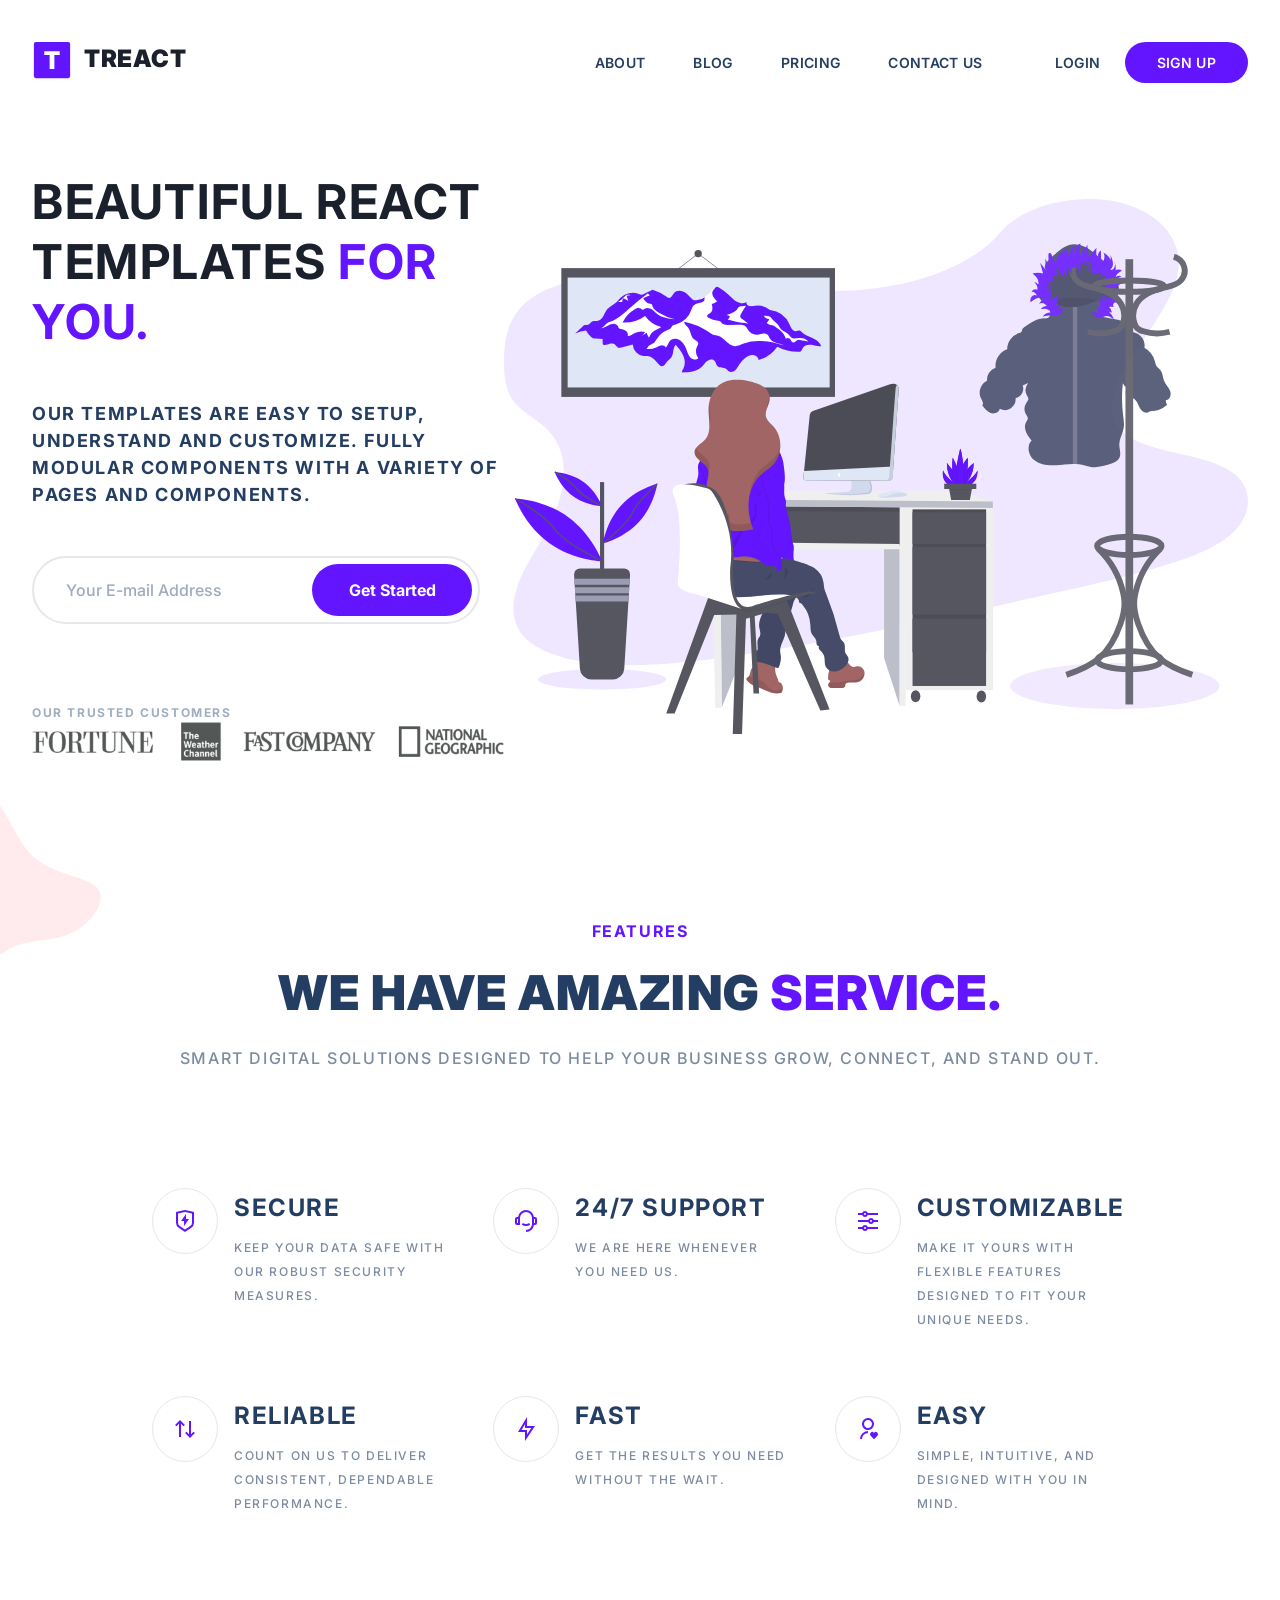
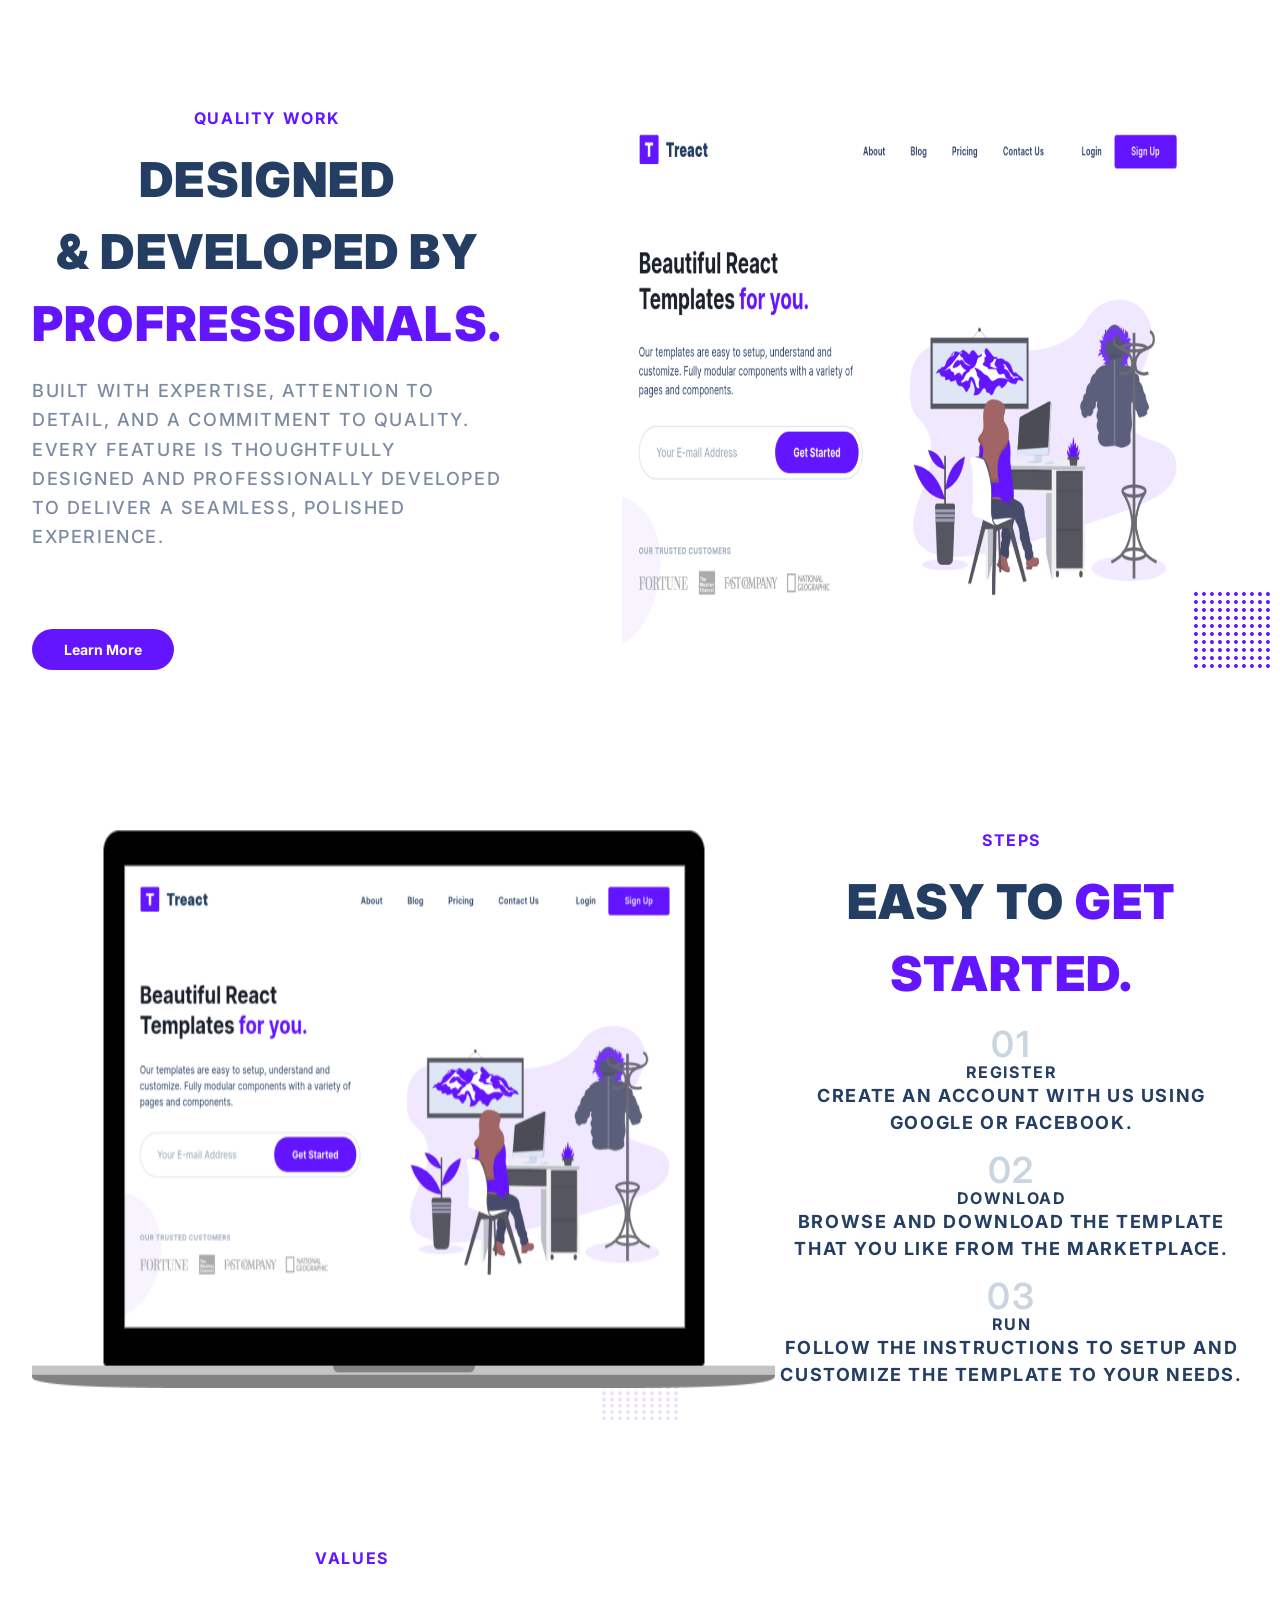
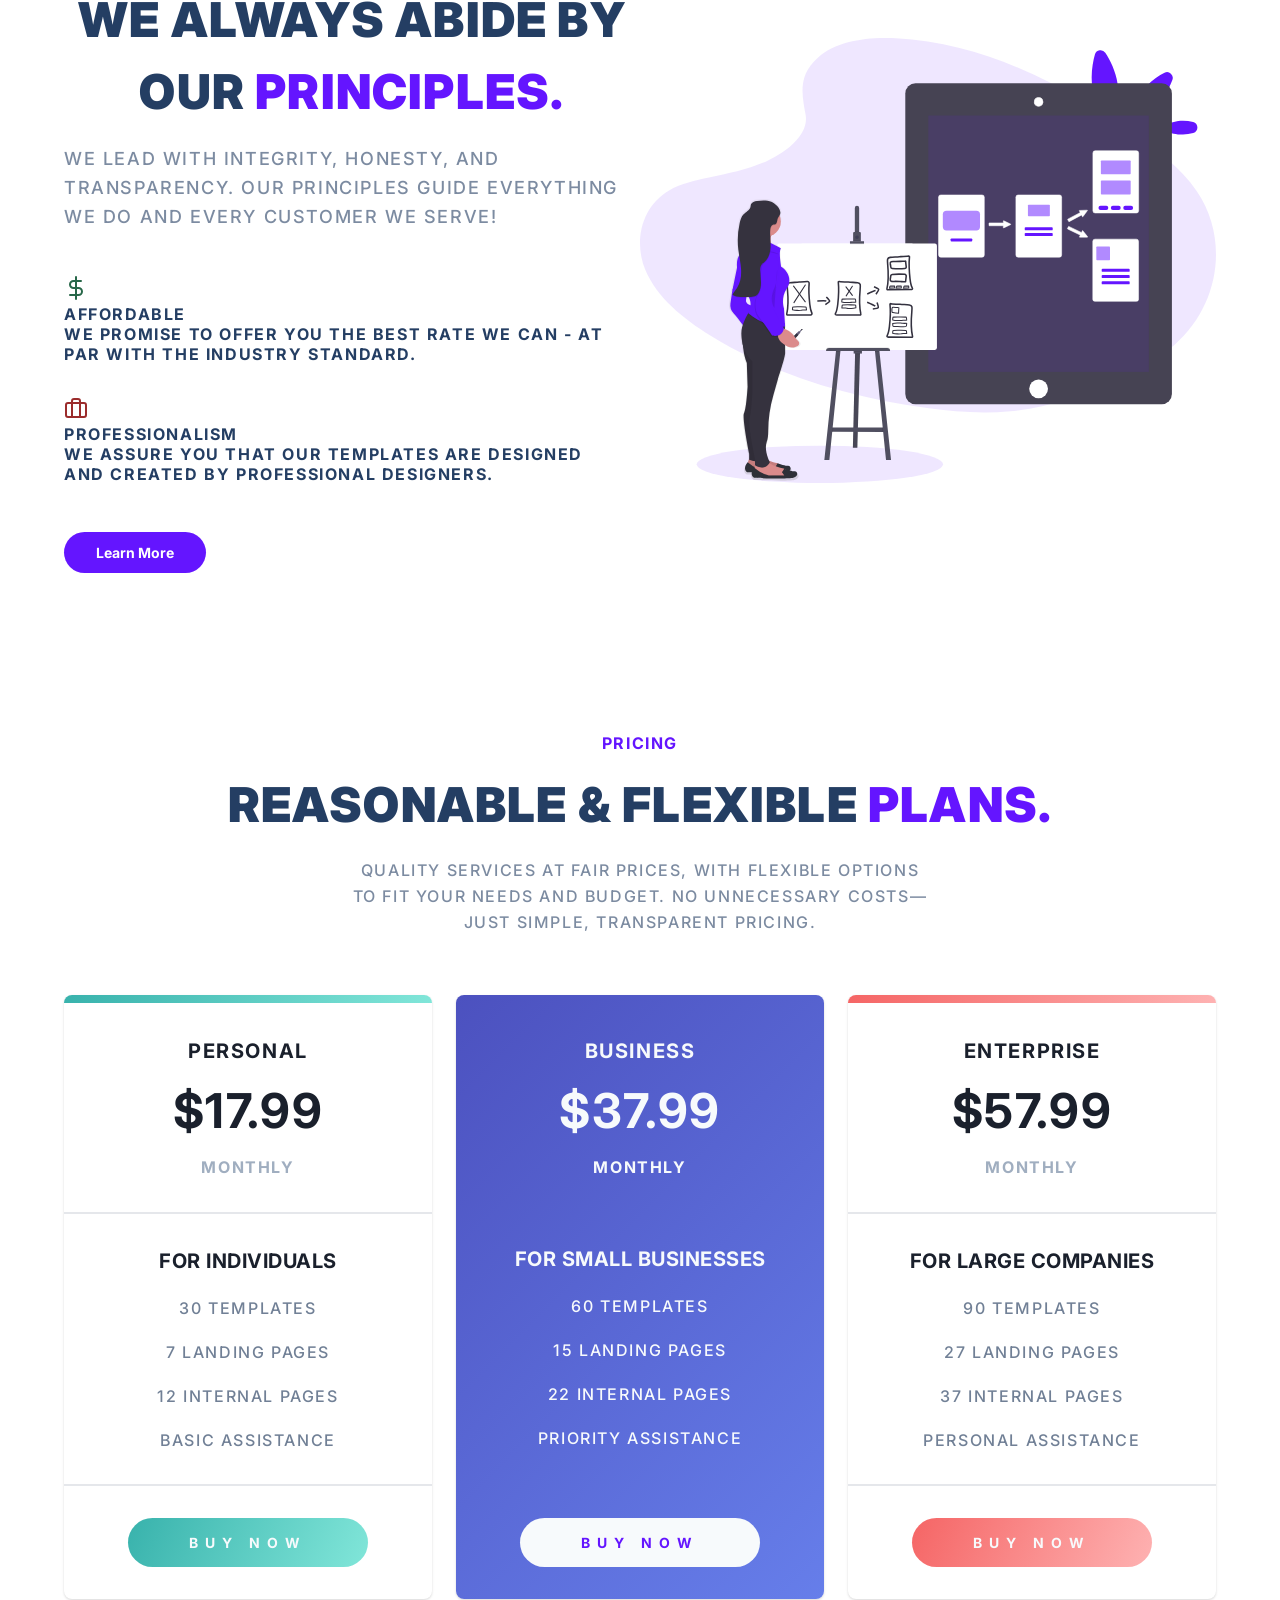
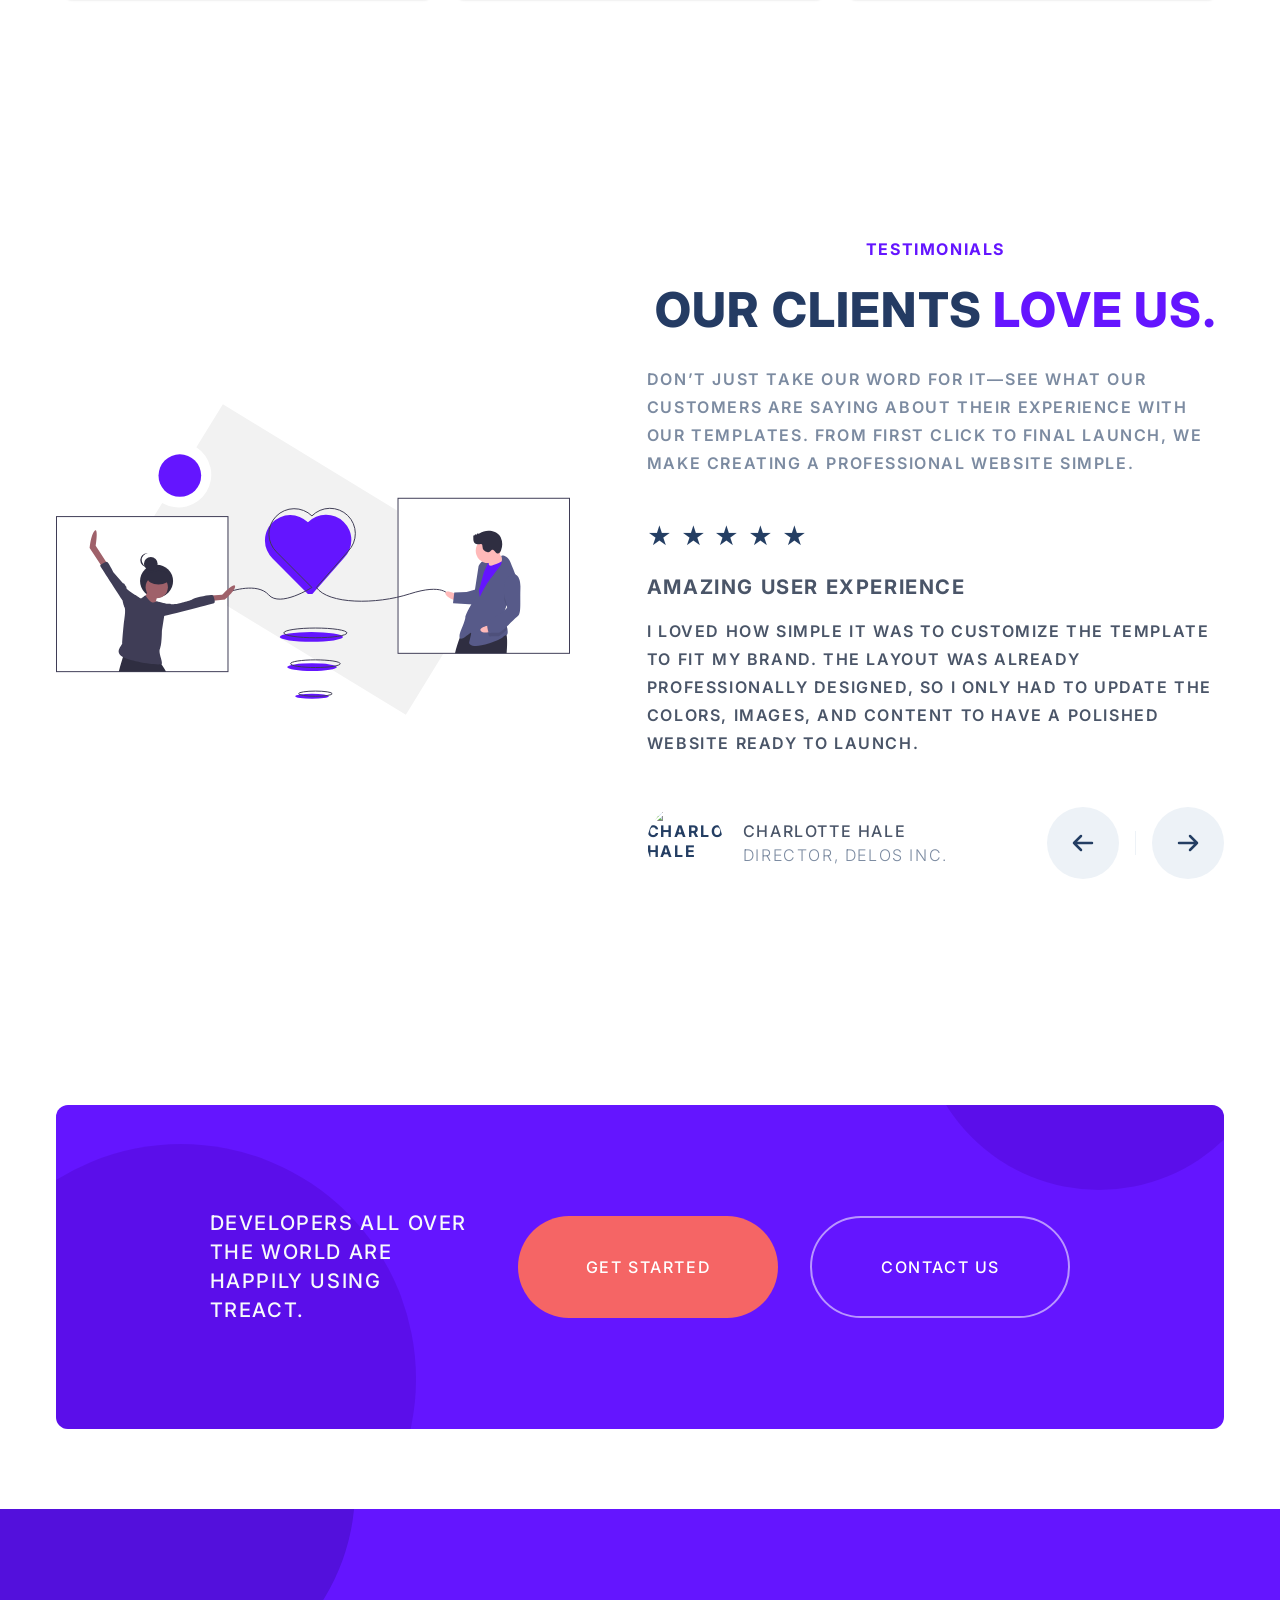
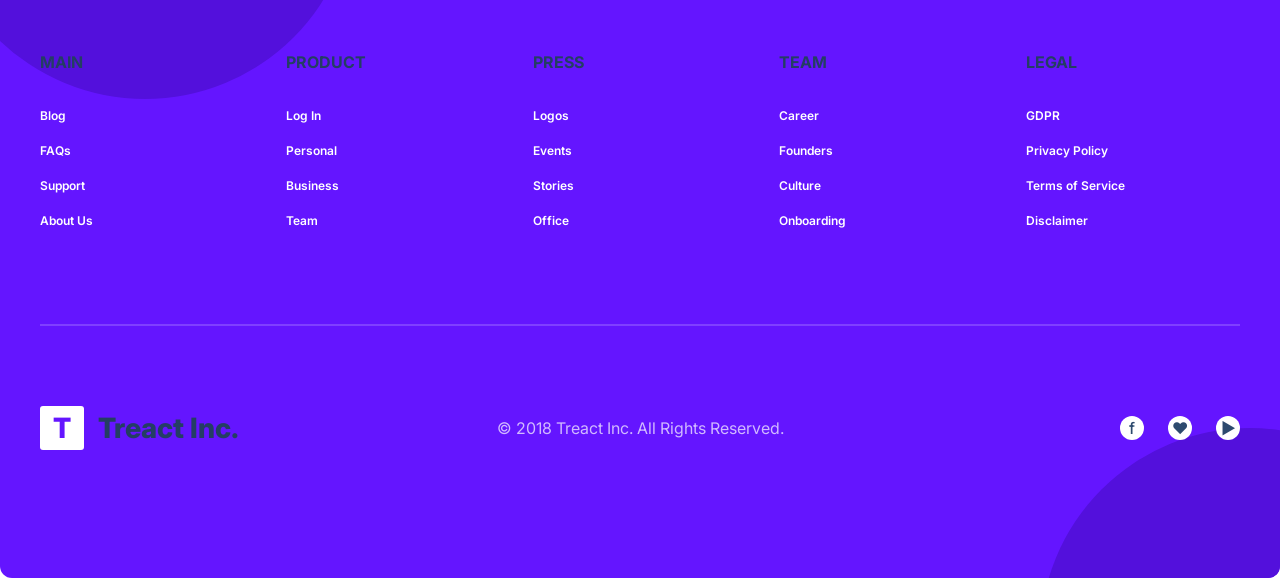
==== commit 4f47d97f: "fix 1" ====
--- a/index.html
+++ b/index.html
@@ -66,7 +66,6 @@
   <p class="header__description--para">
     Our templates are easy to setup, understand and customize. Fully modular components with a variety of pages and components.
 </p>
-
 <div class="header__email">
   <input type="text" class="header__email--input" placeholder="Your E-mail Address">
   <button class="header__email--btn">Get Started</button>
@@ -117,7 +116,7 @@
 <h2 class="feature__title">Secure</h2>
    
 <p class="feature__para">    
-  Keep your data safe with our robust security measures. We take your privacy seriously and implement industry-standard protocols to protect your information.
+  Keep your data safe with our robust security measures.
 </p>
 </div>
 </div>
@@ -135,7 +134,7 @@
 <h2 class="feature__title">24/7 Support</h2>
 
 <p class="feature__para">
-  We are here whenever you need us. Our dedicated support team is ready around the clock to answer questions, solve problems, and make sure you get the help you need.
+  We are here whenever you need us.
 </p>
 </div>
 </div>
@@ -153,7 +152,7 @@
 <h2 class="feature__title">Customizable</h2>
  
 <p class="feature__para">
-  Make it yours with flexible features designed to fit your unique needs. Easily personalize layouts, colors, content, and more to create an experience that works for you.
+  Make it yours with flexible features designed to fit your unique needs.
 </p>
 </div>
 </div>
@@ -171,8 +170,7 @@
 <h2 class="feature__title">Reliable</h2>
   
 <p class="feature__para">
-  Count on us to deliver consistent, dependable performance when you need it most. We are committed to providing quality solutions you can trust, every step of the way.
-</p>
+  Count on us to deliver consistent, dependable performance.
 </div>
 </div>
 </div>
@@ -189,7 +187,7 @@
   <h2 class="feature__title">Fast</h2>
                     
   <p class="feature__para">
-    Get the results you need without the wait. Our fast, efficient solutions are designed to keep things moving so you can focus on what matters most.
+    Get the results you need without the wait. 
 </p>
 </div>
 </div>
@@ -207,7 +205,7 @@
 <h2 class="feature__title">Easy</h2>
 
 <p class="feature__para"> 
-Simple, intuitive, and designed with you in mind. Get started quickly and enjoy a smooth experience without the unnecessary hassle.
+Simple, intuitive, and designed with you in mind.
 </p>
 </div>
 </div>
@@ -223,12 +221,15 @@
 <div class="section__tag">QUALITY WORK</div>
               
 <h2 class="section__title">
-Designed & Developed by <span class="purple">Profressionals.</span>
+Designed <br>
+ & Developed by <br>
+<span class="purple">Profressionals.</span>
 </h2>
 
 <p class="section__para">
   Built with expertise, attention to detail, and a commitment to quality. Every feature is thoughtfully designed and professionally developed to deliver a seamless, polished experience.
-  </p>
+</p>
+
 <button class="btn">Learn More</button>
 </div>
             
--- a/style.css
+++ b/style.css
@@ -291,26 +291,27 @@
   padding: 96px 0;
 }
 
+
 @media (max-width: 1024px) {
   header .row {
     flex-direction: column;
-    align-items: center;
-  }
-}
-
+  }
+}
 
 .header__description {
   width: 40%;
-  text-align: center;
   display: flex;
   flex-direction: column;
-  align-items: center;
-}
+  font-size: 8px;
+}
+
+
 .header__description--para {
   margin-top: 48px;
   width: 100%;
   display: flex;
   justify-content: flex-end;
+  margin-bottom: 48px;
 }
 .header__email {
   width: 100%;
@@ -321,6 +322,7 @@
   justify-content: flex-end;
   align-items: center;
 }
+
 .header__email--btn {
   z-index: 2;
   margin: 8px;
@@ -453,24 +455,19 @@
 
  #features .section__para {
     text-align: center;
-    max-width: 576px;
-    font-size: 14px;
-    font-weight: 500;
+    font-size: 16px;
     color: #7c8ba1;
     line-height: 1.625;
  }
 
  .features {
-    justify-content: center;
-    max-width: 768px;
     display: flex;
     flex-wrap: wrap;
     margin-top: 40px;
  }
 
  .feature {
-    width: auto;
-    max-width: 384px;
+    width: calc(100% / 3);
  }
 
 
@@ -503,9 +500,9 @@
 }
 
 .feature__para {
-    max-width: none;
+    max-width: calc(634 / 3);
     margin-top: 16px;
-    font-size: 16px;
+    font-size: 12px;
     color: rgb(124, 139,161);
     line-height: 2;
     font-weight: 500;
@@ -522,45 +519,46 @@
 }
 
 #quality .row {
-  flex-direction: column reverse;
   display: flex;
   justify-content: space-between;
-  align-items: center;
+  width: 100%;
+  max-width: 1280px;
+  margin: 0 auto;
 }
 
 .quality__description{
-  width: 100%;
-  max-width: 448px;
-  padding: 0;
-  margin-top: 64px;
-  text-align: center;
+  width: 50%;
+  max-width: 576px;
+  margin-right: 64px;
+  text-align: left;
+}
+
+.quality__content {
+    text-align: left;
+    max-width: 850px;
 }
 
 .section__tag {
-  font-size: 16px;
-  color: #6415ff;
-  letter-spacing: 1.6px;
-  font-weight: 700;
-  text-transform: uppercase;
-  text-align: center;
+    text-align: left;
+    margin-bottom: 45px;
 }
 
 .section__title {
-line-height:  1.25;
-font-size: 36px;
-display: block;
-margin-block-start: 0.83em;
-margin-block-end: 0.83em;
-margin-inline-start: 0px;
-margin-inline-end: 0px;
-unicode-bidi: isolate;
+    font-size: 80px;
+    line-height: 1.05;
+    margin: 0 0 45px;
+    text-align: left;
 }
 
 .section__para {
-  font-size: 14px;
-  font-weight: 500;
-  color: #7c8ba1;
-  line-height: 1.625;
+  font-size: 28px;
+  line-height: 1.55;
+  margin: 0 0 45px;
+    text-align: left;
+}
+
+.quality__content .btn {
+    display: inline-block;
 }
 
 #quality .btn {
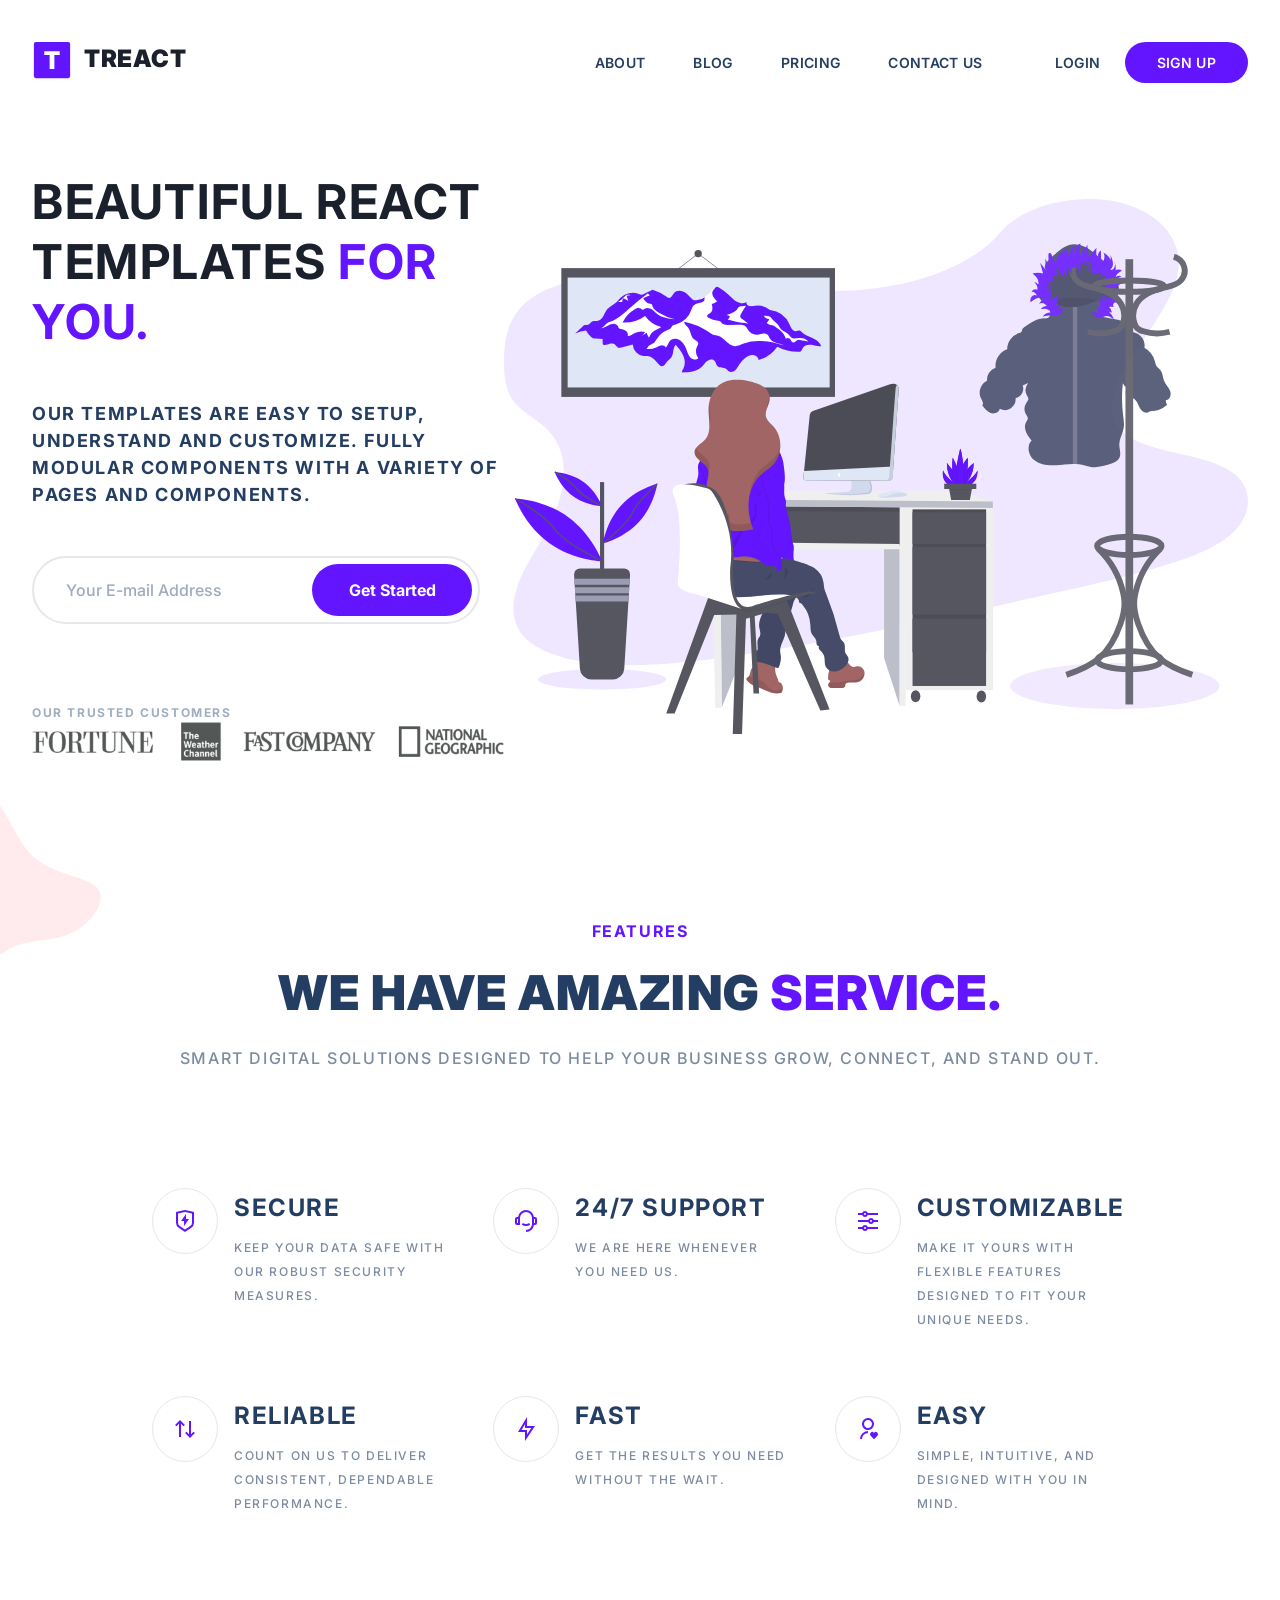
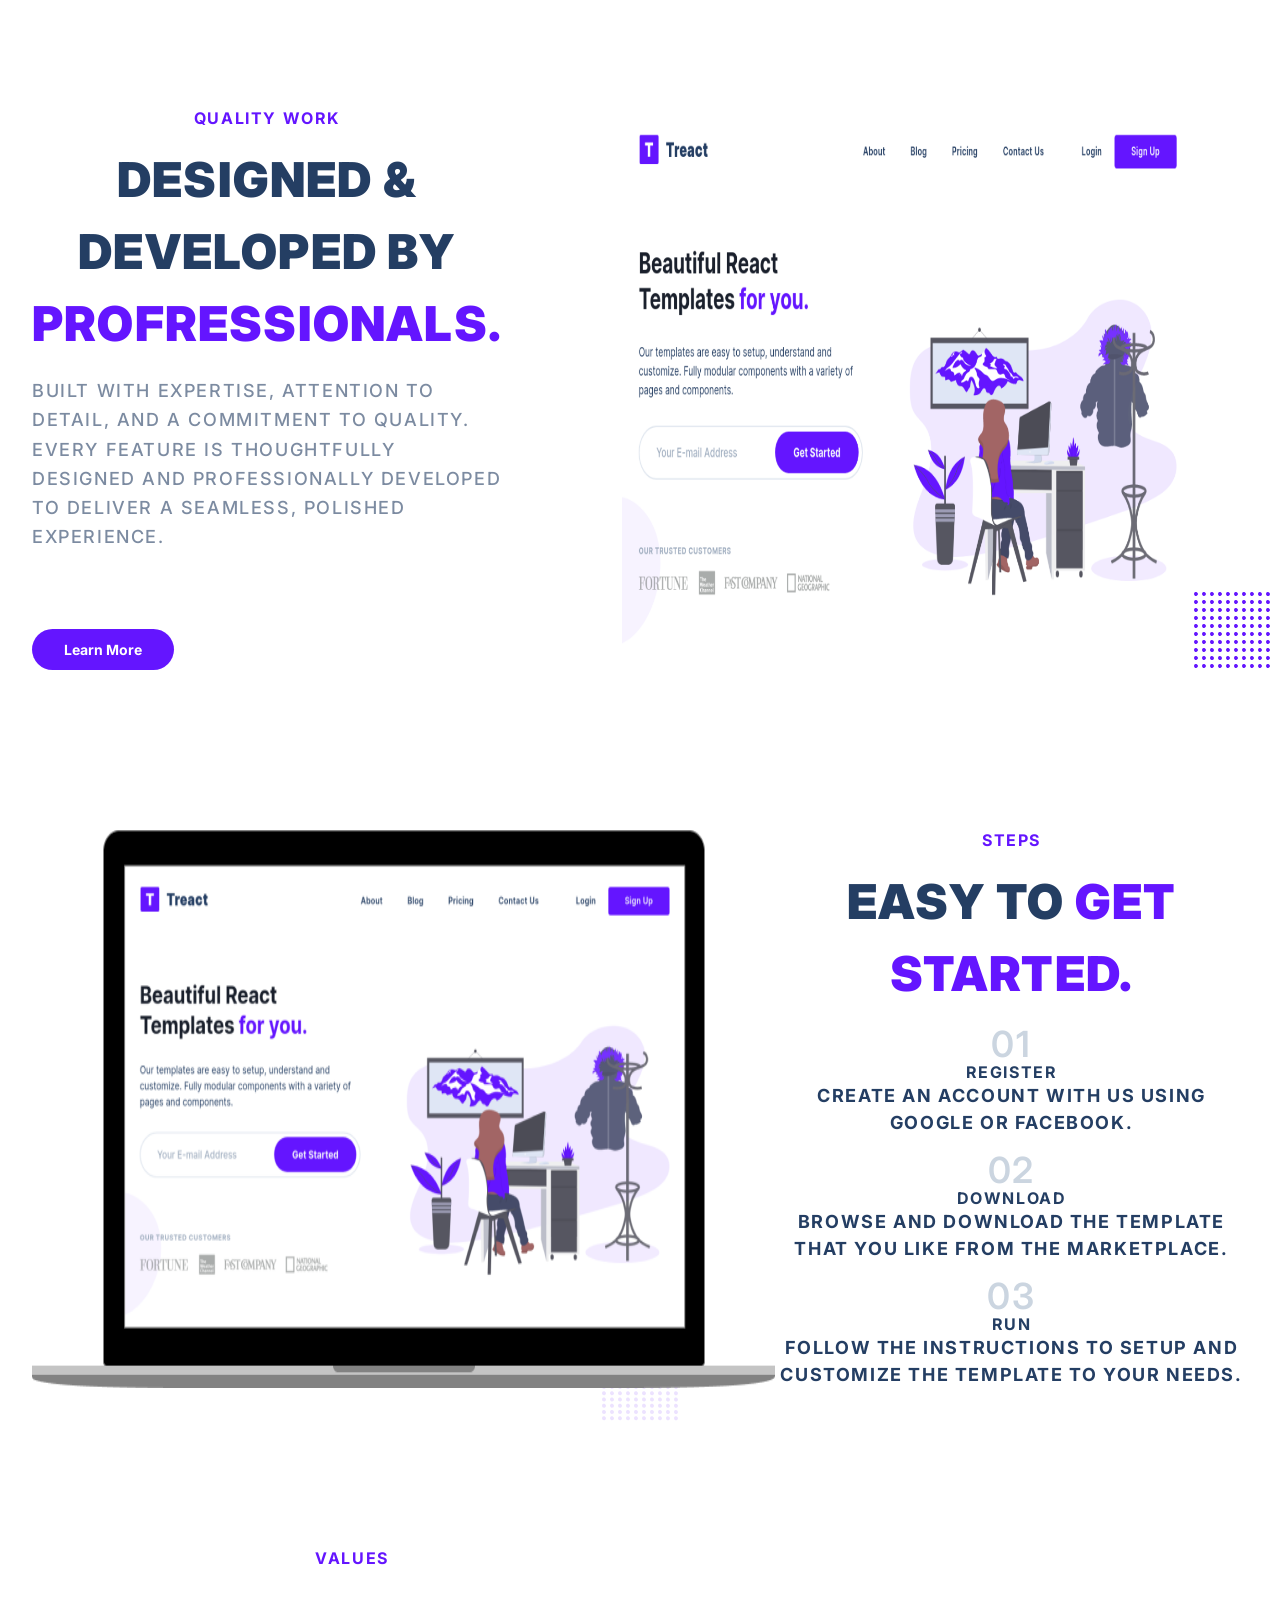
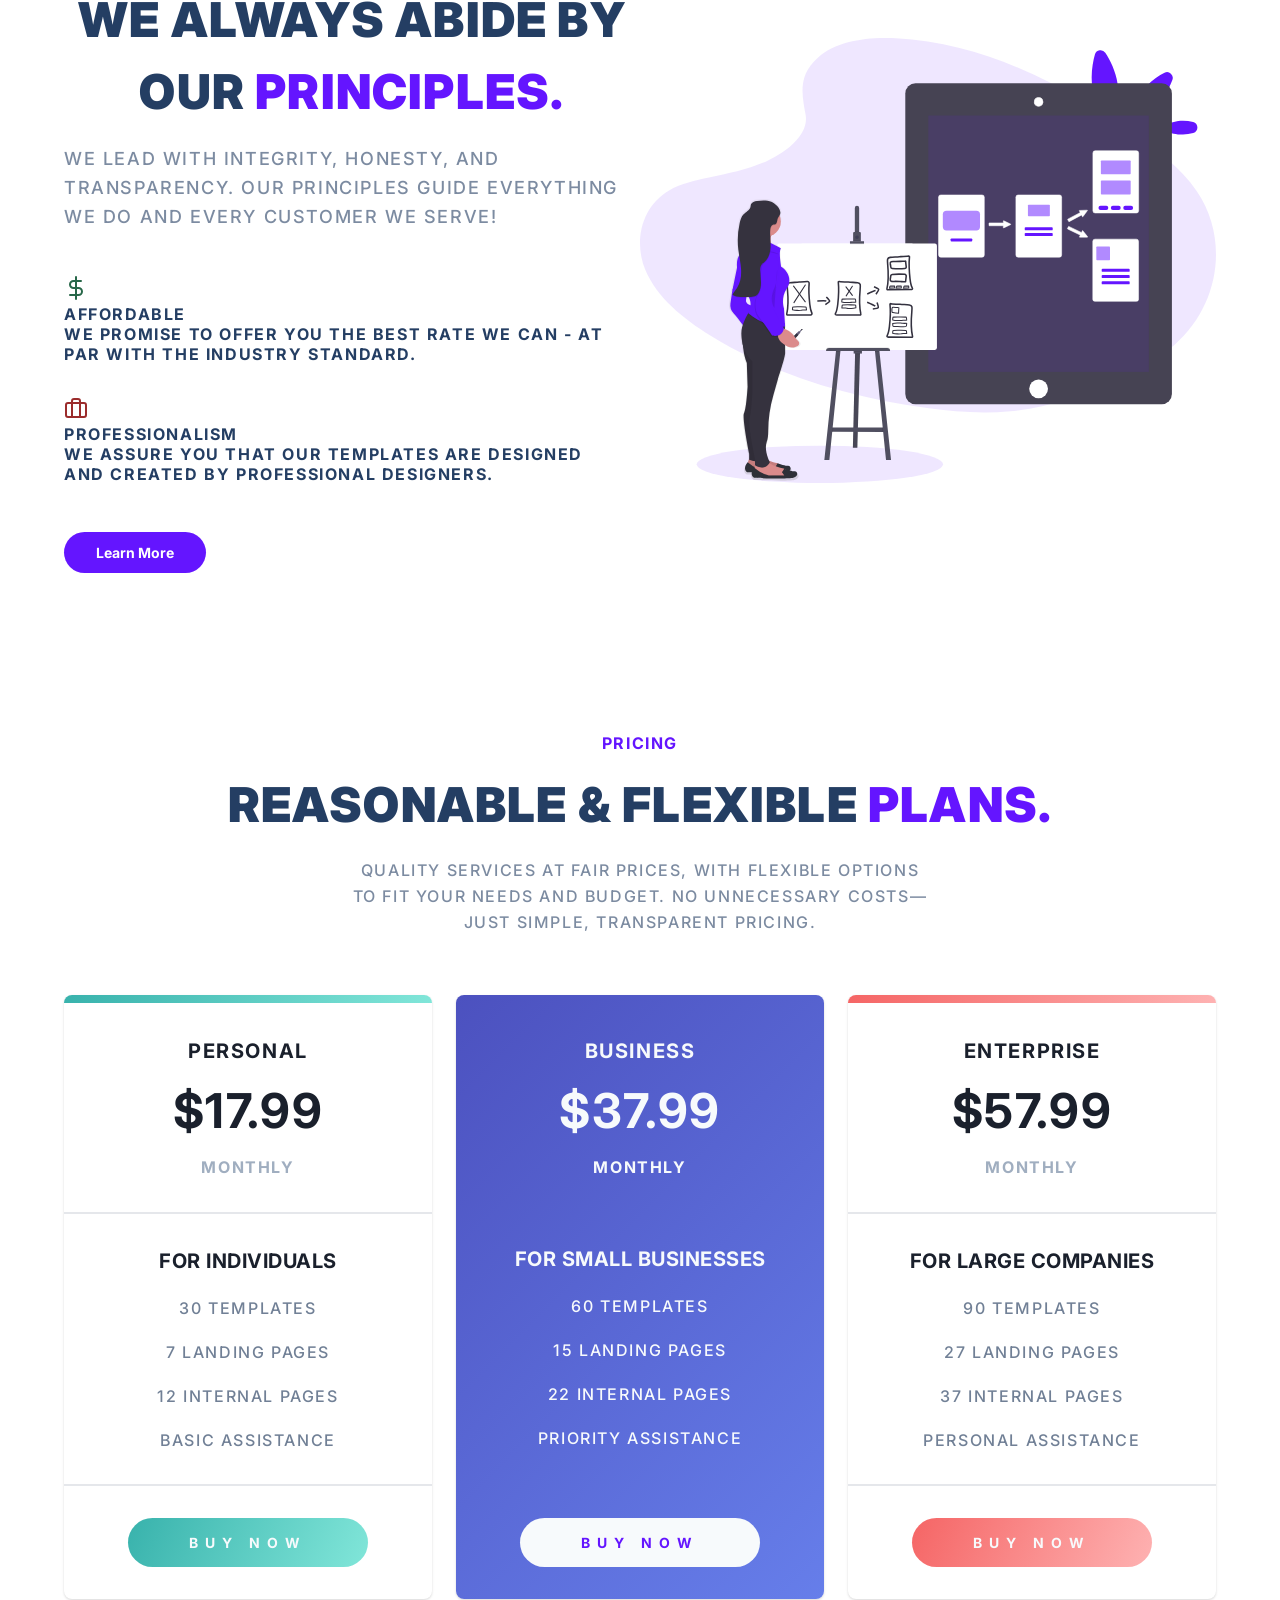
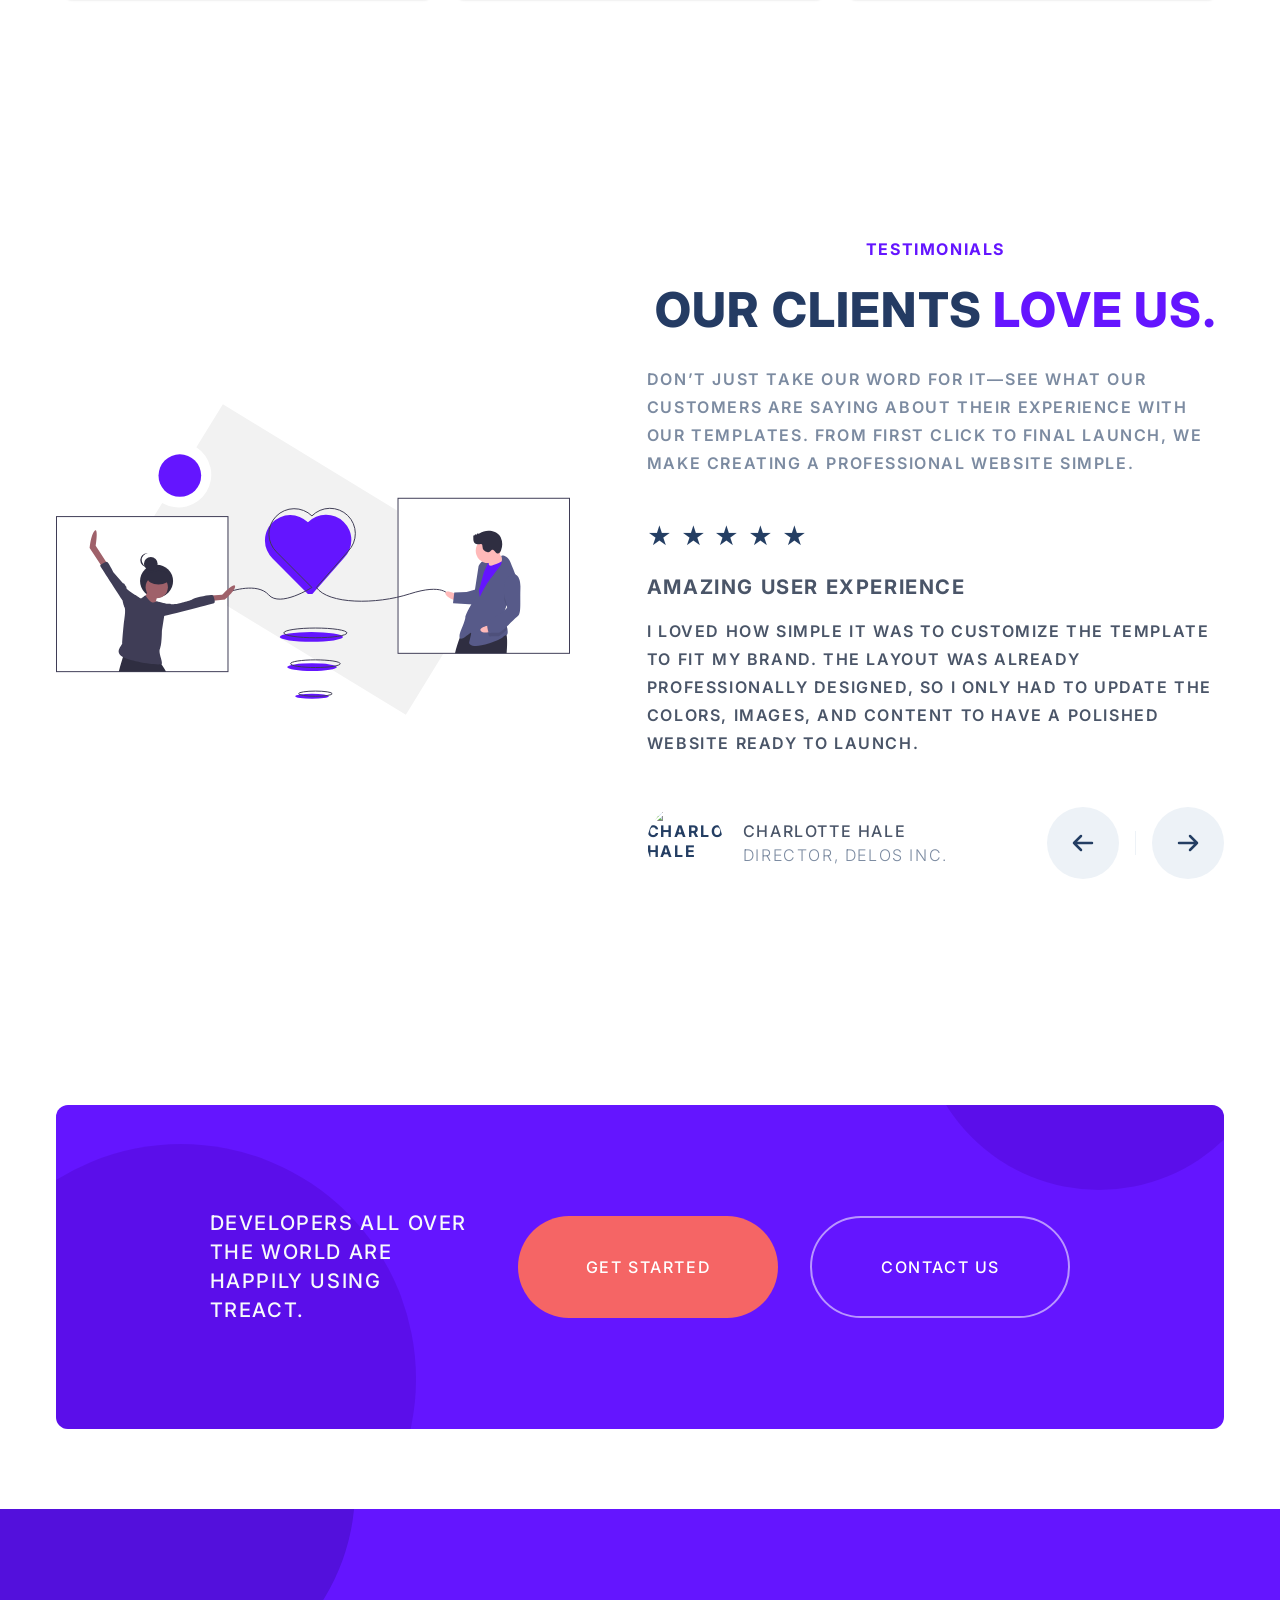
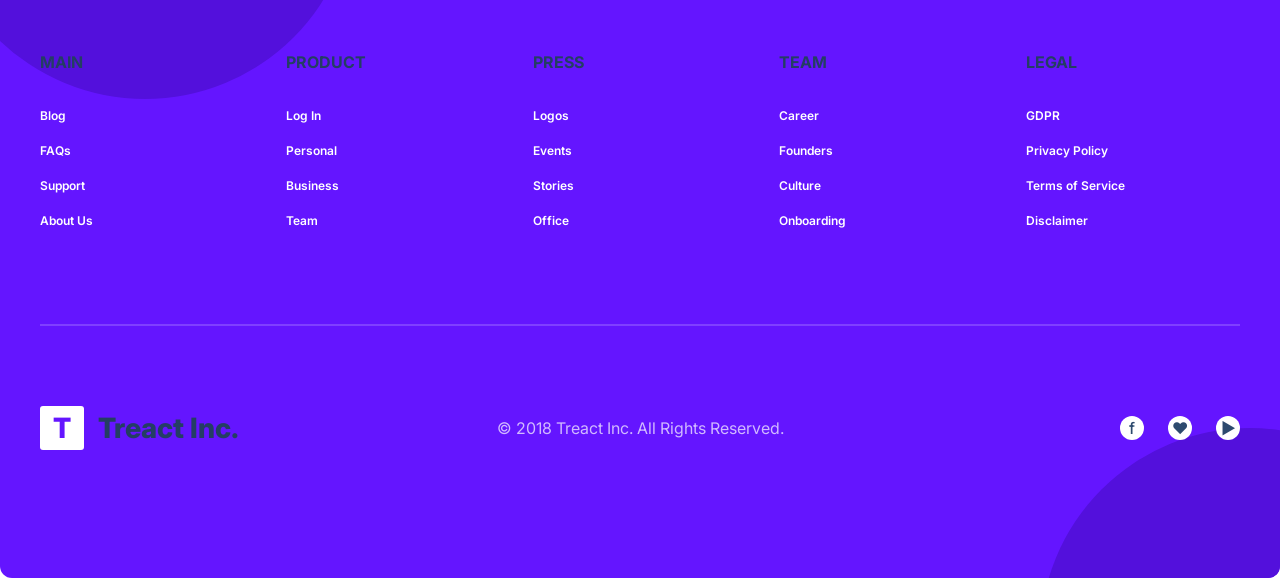
==== commit 2dead1e1: "upfate" ====
--- a/index.html
+++ b/index.html
@@ -221,9 +221,7 @@
 <div class="section__tag">QUALITY WORK</div>
               
 <h2 class="section__title">
-Designed <br>
- & Developed by <br>
-<span class="purple">Profressionals.</span>
+Designed & Developed by <span class="purple">Profressionals.</span>
 </h2>
 
 <p class="section__para">
